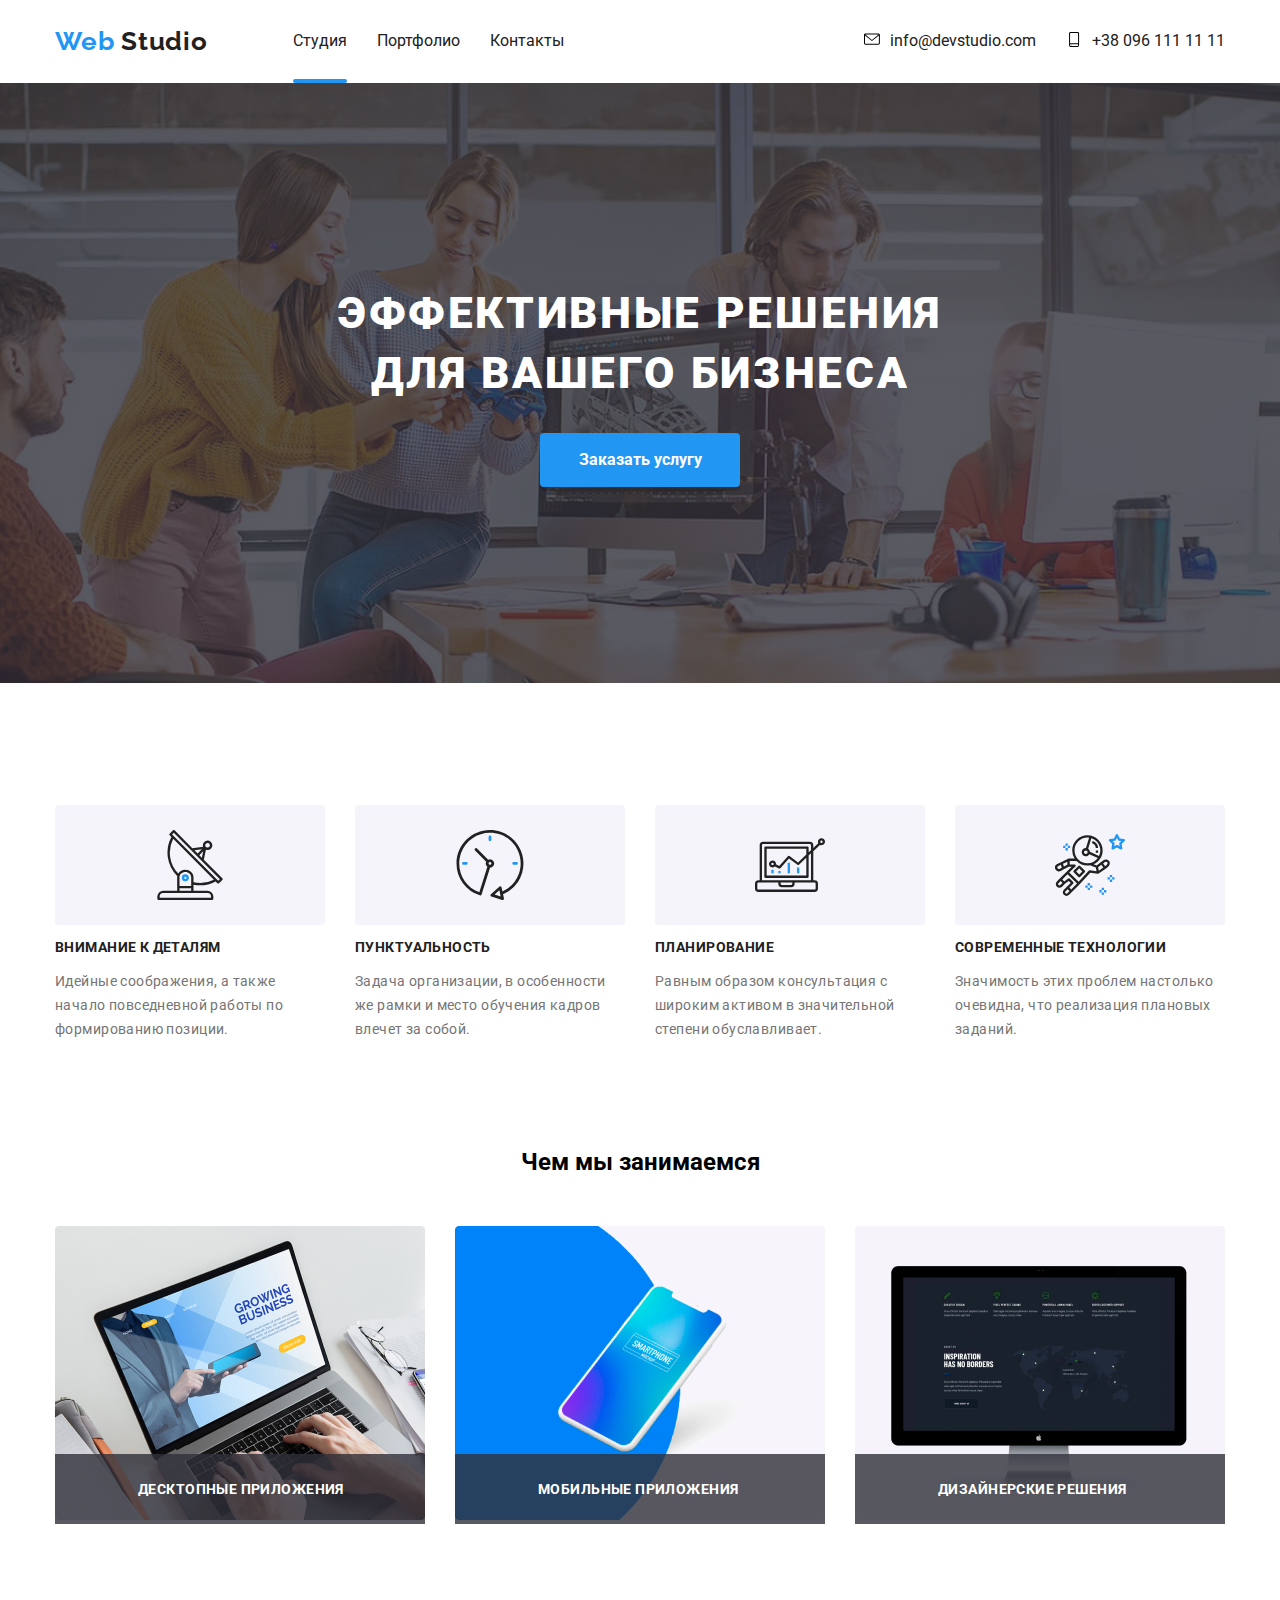
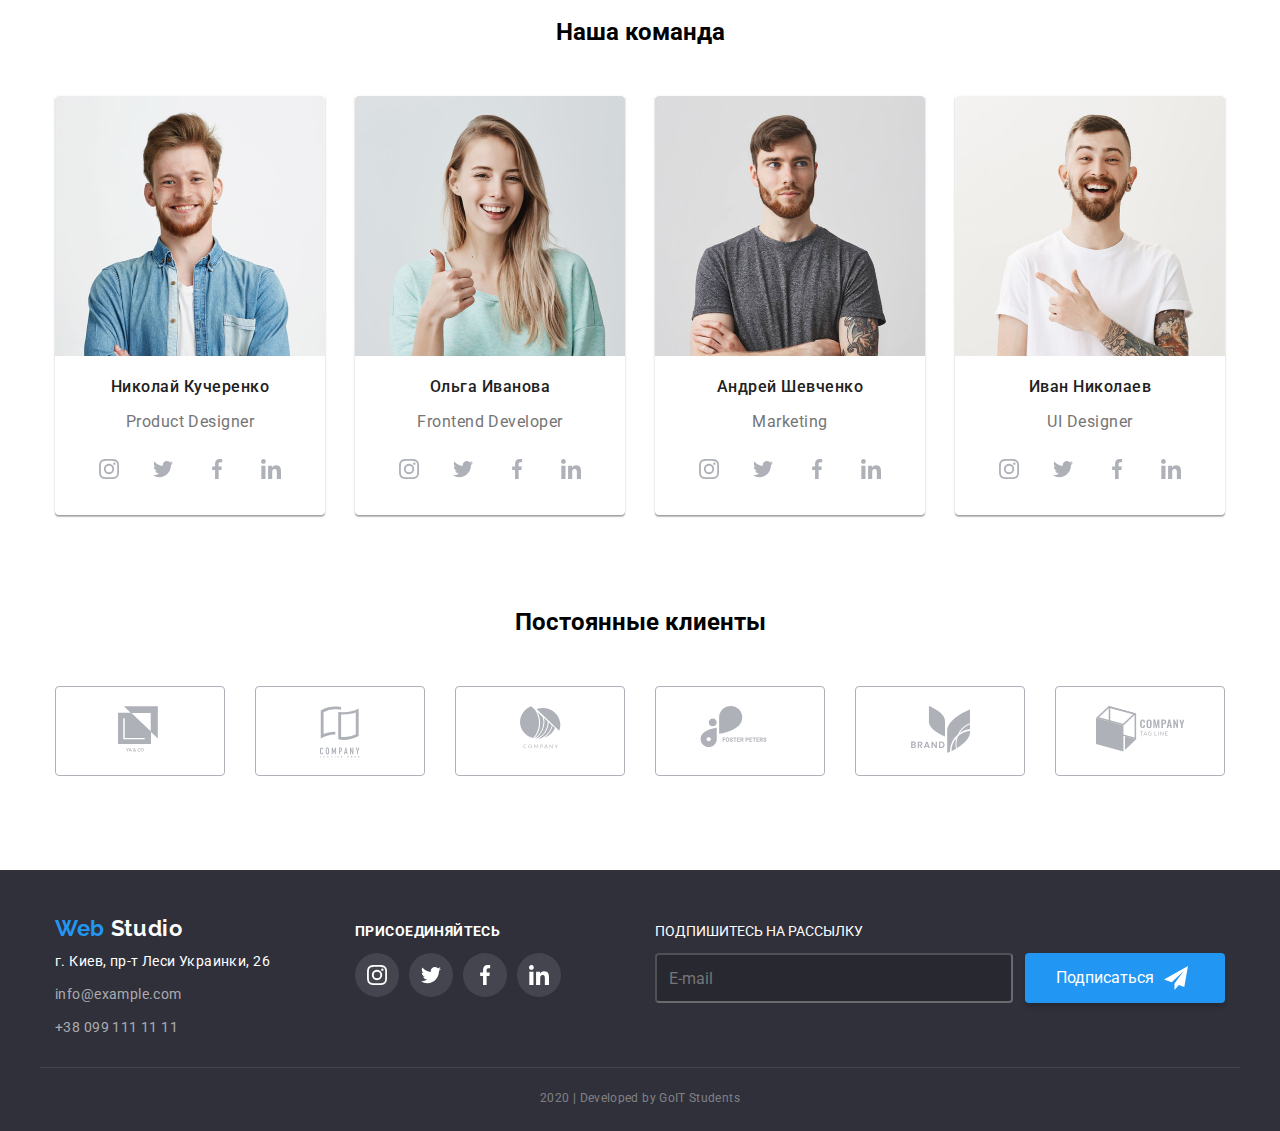
==== index.html @ 6c9eb618 "дабавляет данные в репозиторий" ====
<!DOCTYPE html>
<html lang="en">
<head>
    <meta charset="UTF-8">
    <meta name="viewport" content="width=device-width, initial-scale=1.0">
    <title>web_studio.v.1</title>
    <link rel="stylesheet" href="https://cdnjs.cloudflare.com/ajax/libs/modern-normalize/0.6.0/modern-normalize.min.css">
    <link href="https://fonts.googleapis.com/css2?family=Raleway:wght@700&family=Roboto:wght@400;500;700&display=swap" rel="stylesheet">
    <link rel="stylesheet" href="./css/style.css">
</head>
<body class="page">
<!--шапка страницы-->
    <header class="content">
        <nav class="main-nav">
            <a class="logo" href="index.html">
            <p><span class="logo-color">Web</span> Studio</p>
            </a>

            <ul class="site-nav list">
                <li class="item active"> <a class="link" href="./index.html">Студия</a> </li>
                <li class="item"> <a class="link" href="./portfolio.html">Портфолио</a> </li>
                <li class="item"> <a class="link" href="">Контакты</a> </li>
            </ul>
            
            <address class="address-list">
                
                <ul class="list address-list">
                    <li class="item">
                        <a class="contacts link" href="mailto:info@devstudio.com">
                            <svg class="mail-icon"><use href="./img/symbol-defs2.svg#icon-mail"></use></svg>
                            info@devstudio.com</a>
                    </li>
                    <li class="item">
                        <a class="contacts link" href="tel:+380961111111">
                            <svg class="mail-icon"><use href="./img/symbol-defs2.svg#icon-phone"></use></svg>
                            +38 096 111 11 11</a>
                    </li>
                </ul>
            
            </address>
        
        
        </nav>  
    </header>
    <main>
        
            <!--герой-->
    <div class="hero-bgc">
        <section class="hero content">
            <h1 class="hero-title">Эффективные решения для вашего бизнеса</h1>
            <button class="button-submit" data-modal-open>Заказать услугу</button>
            <!-- <a class="button-link link" href="">Заказать услугу</a> -->
        </section>
    </div>    

            <!--Преимущества-->
            
        <section class="section-margin content">
            <h2 class="killer-margin">Наши преимущества</h2> <!--делаем не видимым в css, обозначает блок информации-->
            <ul class="advantages list">
                <li class="advantages-item"> 
                    <div class="pict_position">
                        <svg class="advantages-icon"><use href="./img/symbol-defs2.svg#icon-antena"></use></svg>
                    </div>
                    <h3 class="section-title">Внимание к деталям</h3> 
                    <p class="section-item">Идейные соображения, а также начало повседневной работы по формированию позиции.</p>   
                </li>

                <li class="advantages-item">
                    <div class="pict_position">
                        <svg class="advantages-icon"><use href="./img/symbol-defs2.svg#icon-clock"></use></svg>
                    </div>
                    <h3 class="section-title">Пунктуальность</h3>
                    <p class="section-item">Задача организации, в особенности же рамки и место обучения кадров влечет за собой.</p> 
                </li>

                <li class="advantages-item">
                    <div class="pict_position">
                        <svg class="advantages-icon"><use href="./img/symbol-defs2.svg#icon-diagram"></use></svg>
                    </div>
                    <h3 class="section-title">Планирование</h3> 
                    <p class="section-item">Равным образом консультация с широким активом в значительной степени обуславливает.</p>
                </li>

                <li class="advantages-item">
                    <div class="pict_position">
                        <svg class="advantages-icon"><use href="./img/symbol-defs2.svg#icon-astronaut"></use></svg>
                    </div>
                    <h3 class="section-title">Современные технологии</h3>
                    <p class="section-item">Значимость этих проблем настолько очевидна, что реализация плановых заданий.</p>  
                </li>
            </ul>
        </section>
         

            <!--Чем занимаемся-->
        <section class="section-margin content">
            <h2 class="h2-title">Чем мы занимаемся </h2>
            <ul class="work list">
                <li class="work-item">
                    <a class="work-img" href=""> <img src="./img/img1.png" alt="laptop">
                    <h3 class="work-title">Десктопные приложения</h3></a>
                </li>
                <li class="work-item"> 
                    <a class="work-img" href=""> <img src="./img/box.png" alt="smartphone"> 
                    <h3 class="work-title">Мобильные приложения</h3></li></a>
                <li class="work-item"> 
                    <a class="work-img" href=""> <img src="./img/img.png" alt="monitor"> 
                    <h3 class="work-title">Дизайнерские решения</h3></li></a>
            </ul>
        </section>
            

            <!--Наша команда-->
        <section class="content section-margin">
            <h2 class="h2-title">Наша команда</h2>
            <ul class="team list">
                <li class="team-item"> 
                    <img src="./img/img(0).png" alt="John Smith">
                    <h3 class="name">Николай Кучеренко</h3>
                    <p class="function">Product Designer</p> 
                    <!-- список пока не стилизуем, чтобы его было видно визуально -->
                        <ul class="social list">  
                            <li class="social-item"><a class="social-link" href="" aria-label="instagram">
                                <svg class="social-icon">
                                <use href="./img/symbol-defs2.svg#icon-instagram"></use>
                                </svg></a>
                            </li>
                            <li class="social-item"><a class="social-link" href="" aria-label="twitter">
                                <svg class="social-icon">
                                <use href="./img/symbol-defs2.svg#icon-twitter"></use>
                                </svg></a>
                            </li>
                            <li class="social-item"><a class="social-link" href="" aria-label="facebook">
                                <svg class="social-icon">
                                <use href="./img/symbol-defs2.svg#icon-facebook"></use>
                                </svg></a>
                            </li>
                            <li class="social-item"><a class="social-link" href="" aria-label="in">
                                <svg class="social-icon">
                                <use href="./img/symbol-defs2.svg#icon-linkedin"></use>
                                </svg></a>
                            </li>
                        </ul>
                        
                </li>
                
                
                <li class="team-item"> 
                    <img src="./img/img(1).png" alt="Marta Stewart">
                    <h3 class="name">Ольга Иванова</h3>
                    <p class="function">Frontend Developer</p> 
                    <!-- список пока не стилизуем, чтобы его было видно визуально -->
                    <ul class="social list">  
                        <li class="social-item"><a class="social-link" href="" aria-label="instagram">
                            <svg class="social-icon">
                            <use href="./img/symbol-defs2.svg#icon-instagram"></use>
                            </svg></a>
                        </li>
                        <li class="social-item"><a class="social-link" href="" aria-label="twitter">
                            <svg class="social-icon">
                            <use href="./img/symbol-defs2.svg#icon-twitter"></use>
                            </svg></a>
                        </li>
                        <li class="social-item"><a class="social-link" href="" aria-label="facebook">
                            <svg class="social-icon">
                            <use href="./img/symbol-defs2.svg#icon-facebook"></use>
                            </svg></a>
                        </li>
                        <li class="social-item"><a class="social-link" href="" aria-label="in">
                            <svg class="social-icon">
                            <use href="./img/symbol-defs2.svg#icon-linkedin"></use>
                            </svg></a>
                        </li>
                    </ul>
                </li>

                <li class="team-item"> 
                    <img src="./img/img(2).png" alt="Robert Jakis">
                    <h3 class="name">Андрей Шевченко</h3>
                    <p class="function">Marketing</p> 
                    <!-- список пока не стилизуем, чтобы его было видно визуально -->
                    <ul class="social list">  
                        <li class="social-item"><a class="social-link" href="" aria-label="instagram">
                            <svg class="social-icon">
                            <use href="./img/symbol-defs2.svg#icon-instagram"></use>
                            </svg></a>
                        </li>
                        <li class="social-item"><a class="social-link" href="" aria-label="twitter">
                            <svg class="social-icon">
                            <use href="./img/symbol-defs2.svg#icon-twitter"></use>
                            </svg></a>
                        </li>
                        <li class="social-item"><a class="social-link" href="" aria-label="facebook">
                            <svg class="social-icon">
                            <use href="./img/symbol-defs2.svg#icon-facebook"></use>
                            </svg></a>
                        </li>
                        <li class="social-item"><a class="social-link" href="" aria-label="in">
                            <svg class="social-icon">
                            <use href="./img/symbol-defs2.svg#icon-linkedin"></use>
                            </svg></a>
                        </li>
                    </ul>
                </li>

                <li class="team-item"> 
                    <img src="./img/img(3).png" alt="Martin Doe">
                    <h3 class="name">Иван Николаев</h3>
                    <p class="function">UI Designer</p> 
                    <!-- список пока не стилизуем, чтобы его было видно визуально -->
                    <ul class="social list">  
                        <li class="social-item"><a class="social-link" href="" aria-label="instagram">
                            <svg class="social-icon">
                            <use href="./img/symbol-defs2.svg#icon-instagram"></use>
                            </svg></a>
                        </li>
                        <li class="social-item"><a class="social-link" href="" aria-label="twitter">
                            <svg class="social-icon">
                            <use href="./img/symbol-defs2.svg#icon-twitter"></use>
                            </svg></a>
                        </li>
                        <li class="social-item"><a class="social-link" href="" aria-label="facebook">
                            <svg class="social-icon">
                            <use href="./img/symbol-defs2.svg#icon-facebook"></use>
                            </svg></a>
                        </li>
                        <li class="social-item"><a class="social-link" href="" aria-label="in">
                            <svg class="social-icon">
                            <use href="./img/symbol-defs2.svg#icon-linkedin"></use>
                            </svg></a>
                        </li>
                    </ul>
                </li>
                
            </ul>
        </section>
            
            <!--Постоянные клиенты-->
        <section class="content section-margin">
            <h2 class="h2-title">Постоянные клиенты</h2>
            <ul class="clients list">
                <li class="clients-item"><a class="clients-link" href=""><svg class="clients-icon1"><use href="./img/symbol-defs2.svg#icon-logo-1"></use></svg></a></li>
                <li class="clients-item"><a class="clients-link" href=""><svg class="clients-icon2"><use href="./img/symbol-defs2.svg#icon-logo-2"></use></svg></a></li>
                <li class="clients-item"><a class="clients-link" href=""><svg class="clients-icon3"><use href="./img/symbol-defs2.svg#icon-logo-3"></use></svg></a></li>
                <li class="clients-item"><a class="clients-link" href=""><svg class="clients-icon4"><use href="./img/symbol-defs2.svg#icon-logo-4"></use></svg></a></li>
                <li class="clients-item"><a class="clients-link" href=""><svg class="clients-icon5"><use href="./img/symbol-defs2.svg#icon-logo-5"></use></svg></a></li>
                <li class="clients-item"><a class="clients-link" href=""><svg class="clients-icon6"><use href="./img/symbol-defs2.svg#icon-logo-6"></use></svg></a></li>
            </ul>
        </section>
            
        
    </main>

        <!--Подвал-->
    <footer class="section-margin footer">
        <div class="content footer-contacts">
            <div class="column-one">
                <a class="footer-logo" href="index.html">
                    <p class="logo-margin"><span class="logo-color">Web</span> Studio</p>
                </a>
                <address class="footer-address tel-mail">
                    <p class="footer-address-item">г. Киев, пр-т Леси Украинки, 26</p>
                    <a class="link tel-mail-link" href="mailto:info@example.com" >info@example.com</a>
                    <a class="link tel-mail-link" href="tel:+380991111111">+38 099 111 11 11</a>
                </address>
            </div>
            <div class="column-two"> 
                <p class="connecting">присоединяйтесь</p>
                <ul class="social list">  
                    <li class="social-item"><a class="social-link" href="" aria-label="instagram">
                        <svg class="social-icon">
                        <use href="./img/symbol-defs2.svg#icon-instagram"></use>
                        </svg></a>
                    </li>
                    <li class="social-item"><a class="social-link" href="" aria-label="twitter">
                        <svg class="social-icon">
                        <use href="./img/symbol-defs2.svg#icon-twitter"></use>
                        </svg></a>
                    </li>
                    <li class="social-item"><a class="social-link" href="" aria-label="facebook">
                        <svg class="social-icon">
                        <use href="./img/symbol-defs2.svg#icon-facebook"></use>
                        </svg></a>
                    </li>
                    <li class="social-item"><a class="social-link" href="" aria-label="in">
                        <svg class="social-icon">
                        <use href="./img/symbol-defs2.svg#icon-linkedin"></use>
                        </svg></a>
                    </li>
                </ul>
            </div> 
            
            
                <form class="form">
                    <div class="form-field">
                        <p class="form-text">Подпишитесь на рассылку</p>
                            <div class="form-position">
                                <input type="email" placeholder="E-mail" class="form-input" name="email" id="email">
                                <button class="form-button" type="submit">Подписаться <svg class="button-icon"><use href="./img/symbol-defs-3.svg#icon-fly"></use></svg> </button>
                            </div>
                    </div>
                </form>

                  
        </div>       
              <div class="content dev_border"><p class="developed">2020 | Developed by GoIT Students </p></div>
      
    </footer>
    <!-- <button data-modal-open>open modal</button> -->
    <div class="backdrop is-hidden"data-modal>
        <div class="modal">
            <div class="modal-title">
                <b>Оставьте свои данные, мы вам перезвоним</b>
            </div>
            <div class="modal-fild">
                <input class="modal-input" placeholder=" " type="text" name="name" id="name">
                <label class="modal-label" for="name">Имя</label>
                <svg class="modal-icon"><use href="./img/symbol-defs-3.svg#icon-name-icon"></use></svg>
            </div> 
            <div class="modal-fild"> 
                <input class="modal-input" placeholder=" " type="tel" name="tel" id="tel">
                <label class="modal-label" for="tel">Телефон</label>
                <span class="tel-icon"></span>
                <svg class="modal-icon"><use href="./img/symbol-defs-3.svg#icon-tel-icon"></use></svg>
            </div>
            <div class="modal-fild">
                <input class="modal-input" placeholder=" " type="email" name="email" id="email">
                <label class="modal-label" for="email">Почта</label>
                <svg class="modal-icon"><use href="./img/symbol-defs-3.svg#icon-email-icon"></use></svg>
            </div>
            <div class="modal-comment">
                <textarea class="modal-textarea" placeholder=" " name="comment" id="comment" rows="10"></textarea>
                <label class="comment-label" for="comment">Комментарий</label>
            </div>
            <div class="checkbox-fild">
                 <input type="checkbox" class="checkbox" required name="agree" id="agree">
                <label class="checkbox-label" for="agree">соглашаюсь с рассылкой и принимаю <a class="agree-link" href="">Условия договора</a></label>
            </div>
          <button class="button-close" data-modal-close></button> 
          <button class="button-submit" type="submit">отправить</button>
        </div>

    </div>
    <script>
        (() => {
        document
          .querySelector('.js-speaker-form')
          .addEventListener('submit', e => {
            e.preventDefault();
            new FormData(e.currentTarget).forEach((value, name) =>
              console.log(${name}: ${value}),
            );
            e.currentTarget.reset();
          });
      })();
    </script>
    <script>
        (() => {
  const refs = {
    openModalBtn: document.querySelector('[data-modal-open]'),
    closeModalBtn: document.querySelector('[data-modal-close]'),
    modal: document.querySelector('[data-modal]'),
  };

  refs.openModalBtn.addEventListener('click', toggleModal);
  refs.closeModalBtn.addEventListener('click', toggleModal);

  function toggleModal() {
    refs.modal.classList.toggle('is-hidden');
  }
})();
    </script>
</body>
</html>
---- css/style.css ----
/* задаем стандартные цвета */
:root {
--primary-text-color: #212121;
--title-text-color: #757575;
--accent-color: #2196F3;
--white-color: #fff;
}
/* задаем цвет страницы базовый */
.page {
    background-color: #fff;
    font-family: 'Roboto', sans-serif;
    box-sizing: border-box;
}
.list {
    list-style: none;
    padding: 0;
    margin: 0;
    
}

.address-list {
    display: flex;
    margin-left: auto;
}



/* стилизуем логотип */
.logo {
    font-family: Raleway;
    font-weight: bold;
    font-size: 26px;
    line-height: 31px;
    letter-spacing: 0.03em;
    text-decoration: none;
    color: var(--primary-text-color);
}
.logo-portfolio {
    font-family: Raleway;
    font-weight: bold;
    font-size: 26px;
    line-height: 31px;
    letter-spacing: 0.03em;
    text-shadow:0px 4px 4px rgba(0, 0, 0, 0.25), 0px 4px 4px rgba(0, 0, 0, 0.25), 0px 4px 4px rgba(0, 0, 0, 0.25), 0px 4px 4px rgba(0, 0, 0, 0.25);
    color: var(--primary-text-color);
}

.logo-color {
    color: var(--accent-color);
}

.border {
    border-bottom: 1px solid #ECECEC;
}

/* стилизуем навигацию и контакты */
.site-nav {
    font-family: 'Roboto', sans-serif;
    display: flex;
    margin-left: 85px;
}
.site-nav .item {
    margin-left: auto;
    position: relative;
        
}

.active ::after {
content: '';
position: absolute;
bottom: 0;
left: 0;
height: 4px;
width: 100%;
background-color: var(--accent-color);
border-radius: 4px;
}

.site-nav .item:not(:last-child) {
    margin-right: 50px;
}
.site-nav .link {
    display: block;
    color: var(--primary-text-color);
    font-family: 'Roboto', sans-serif;
    padding-top: 32px;
    padding-bottom: 32px;
    
}

.list .item:not(:last-child) {
margin-right: 30px;
}

.main-nav {
    display: flex;
    align-items: center;  
}

.link {
    text-decoration: none;
   
}
.site-nav .link {
    transition-property: color;
    transition-duration: 250ms;
    transition-timing-function: cubic-bezier(0.4, 0, 0.2, 1);
}

.site-nav .link:hover, .site-nav .link:focus {
    color: var(--accent-color);
}

.mail-icon {
    width: 16px;
    height: 15px;
    margin-right: 10px;
    transition: fill 250ms cubic-bezier(0.4, 0, 0.2, 1);

}

.contacts {
    display: inline-flex;
    color: var(--primary-text-color);
    font-style: normal;
    transition: color 250ms cubic-bezier(0.4, 0, 0.2, 1);
}
.contacts:hover, .contacts :focus {
    color: var(--accent-color);
    fill: var(--accent-color);
}

.contacts:hover svg, .contacts:focus svg {
    fill: var(--accent-color);
}

.hero {
    width: 600px;
    padding: 200px 0px;
       
}
.hero-bgc {
    max-width: 1600px;
    max-height: 600px;
    margin-left: auto;
    margin-right: auto;
    background-repeat: no-repeat;
    background-position: center;
    background-image: linear-gradient(rgba(47, 48, 58, 0.8), rgba(47, 48, 58, 0.8)
    ), url(../img/hw4/hero.jpg);  
     
}


.hero-title {
    font-family: Roboto;
    font-weight: 900;
    font-size: 44px;
    line-height: 60px;
    text-align: center;
    letter-spacing: 0.06em;
    text-transform: uppercase;
    max-width: 696px;
    margin-left: auto;
    margin-right: auto;
    margin-bottom: 30px;
    margin-top: 0px;
    color: var(--white-color);
    

}
.button-link {
    display: block;
    font-family: Roboto;
    font-weight: bold;
    font-size: 16px;
    line-height: 30px;
    text-align: center;
    margin-left: auto;
    margin-right: auto;
    width: 200px;
    color: var(--white-color);
    background-color:var(--accent-color);
    border-radius: 4px;
    padding: 10px 32px;
}

.advantages {
    display: flex;
}

.advantages-item:not(:last-child) {
    margin-right: 30px;

}

.advantages-icon {
    width: 70px;
    height: 70px;
}

.work {
    display: flex;
}
.work-item:not(:last-child) {
margin-right: 30px;
}

.team {
    display: flex;
}

.team-item:not(:last-child) {
margin-right: 30px;
}

.team-item {
    box-shadow: 0px 2px 1px rgba(0, 0, 0, 0.2), 0px 1px 1px rgba(0, 0, 0, 0.14), 0px 1px 3px rgba(0, 0, 0, 0.12);
border-radius: 0px 0px 4px 4px;
}

.social {
    display: flex;
    justify-content: center;
}

.social-item {
    margin-bottom: 24px;
    width: 44px;
    height: 44px;
    
    
    
}
.social-link:hover, .social-link:focus {
    background-color: var(--accent-color);
    border-radius: 100px;
}

.social-link:hover svg, .social-link:focus svg {
    fill: #fff;
    }

.social-item + .social-item {
    margin-left: 10px;
}

 .social-link {
    display: block;
     width: 44px; 
     height: 44px; 
     padding: 12px;
    margin-bottom: 24px;
    border-radius: 100px;
    transition-property: background-color;
    transition-duration: 250ms;
    transition-timing-function: cubic-bezier(0.4, 0, 0.2, 1);
} 

.social-icon {
    width: 20px;
    height: 20px;
    fill: #AFB1B8;
    transition: fill 250ms cubic-bezier(0.4, 0, 0.2, 1);
     
}



.clients-icon1 {
    width: 44px;
    height: 49px;
    fill: #AFB1B8;
    transition: fill 250ms cubic-bezier(0.4, 0, 0.2, 1);
    }
 
.clients-icon2 {
    width: 40px;
    height: 52px;
    fill: #AFB1B8;
    transition: fill 250ms cubic-bezier(0.4, 0, 0.2, 1);
    }

.clients-icon3 {
    width: 41px;
    height: 43px;
    fill: #AFB1B8;
    transition: fill 250ms cubic-bezier(0.4, 0, 0.2, 1);
    }

.clients-icon4 {
    width: 80px;
    height: 42px;
    fill: #AFB1B8;
    transition: fill 250ms cubic-bezier(0.4, 0, 0.2, 1);
    }

.clients-icon5 {
    width: 59px;
    height: 47px;
    fill: #AFB1B8;
    transition: fill 250ms cubic-bezier(0.4, 0, 0.2, 1);
    }

.clients-icon6 {
    width: 89px;
    height: 46px;
    fill: #AFB1B8;
    transition: fill 250ms cubic-bezier(0.4, 0, 0.2, 1);
    }

    
.clients {
    display: flex;
    justify-content: space-between;
}

.clients-item {
    width: 170px;
    height: 90px;
      
}

.clients-link {
    display: inline-block;
    width: 170px;
    height: 90px;
    border-radius: 4px;
    border: solid #AFB1B8;
    border-width: 1px;
    text-align: center;
    padding: 19px 0px;
    transition: all 250ms cubic-bezier(0.4, 0, 0.2, 1);

}

.clients-link:hover svg, .clients-link:focus svg {
    fill: var(--accent-color);
    
}

.clients-link:hover, .clients-link:focus {
    border-color: var(--accent-color);
}
    
/* Подвал */

.footer .social-icon {
    fill: white;
}
.footer .social-item {
    background-color: rgba(255, 255, 255, 0.1);
    border-radius: 100px;
}
.footer .social-item:hover, .social-item:focus {
    background-color: var(--accent-color);
}

.section-title {
    font-family: Roboto;
    font-weight: bold;
    font-size: 14px;
    line-height: 16px;
    letter-spacing: 0.03em;
    text-transform: uppercase;
    color: var(--primary-text-color);
}
.section-item {
    font-family: Roboto;
    font-weight: normal;
    font-size: 14px;
    line-height: 24px;
    letter-spacing: 0.03em;
    color: var(--title-text-color);
    text-align: left;
    width: 270px;
}
.work-title {
    font-family: Roboto;
    font-weight: bold;
    font-size: 14px;
    line-height: 16px;
    letter-spacing: 0.03em;
    text-transform: uppercase;
    color: var(--white-color);
    position: absolute;
    margin-top: 0;
    margin-bottom: 0;
    bottom: 27px;
    left: 83px;
  
     
}

.work-img {
    position: relative;
}

.work-img::before {
    content: '';
    position: absolute;
    bottom: 0;
    left: 0;
    width: 370px;
    height: 70px;
    background-color: rgba(47, 48, 58, 0.8);
    
}

.work-item {
    position: relative;
}

.section-margin {
    margin-top: 94px;
}

.pict_position {
    width: 270px;
    height: 120px;
    padding: 25px 100px;
    background-color: #F5F4FA;
    border-radius: 4px;
}

.h2-title {     
    text-align: center;
    margin-bottom: 50px;
    margin-top: 0px;
}


.name {
    font-family: Roboto;
    font-weight: 500;
    font-size: 16px;
    line-height: 19px;
    text-align: center;
    letter-spacing: 0.03em;
    color: var(--primary-text-color);
}
.function {
    font-family: Roboto;
    font-weight: normal;
    font-size: 16px;
    line-height: 19px;
    text-align: center;
    letter-spacing: 0.03em;
    color: var(--title-text-color);
}


.footer-logo {
    font-size: 22px;
    line-height: 26px;
    font-family: Raleway;
    font-weight: bold;
    letter-spacing: 0.03em;
    text-decoration: none;
    color:var(--white-color);
    
}


.footer-address {
    font-family: Roboto;
    font-style: normal;
    font-weight: normal;
    font-size: 14px;
    line-height: 24px;
    letter-spacing: 0.03em;
    color: var(--white-color);
    }

.footer-address-item {
    margin-top: 8px;
    margin-bottom: 0;
}

.logo-margin {
    margin-bottom: 0;
    margin-top: 45px;
}

.tel-mail-link {
    margin-top: 9px;
}






.connecting {
    font-family: Roboto;
    font-style: normal;
    font-weight: bold;
    font-size: 14px;
    line-height: 16px;
    letter-spacing: 0.03em;
    text-transform: uppercase;
    color: var(--white-color);
    
}
.developed {
    font-family: Roboto;
    font-style: normal;
    font-weight: normal;
    font-size: 12px;
    line-height: 24px;
    text-align: center;
    letter-spacing: 0.03em;
    color: rgba(255, 255, 255, 0.4);
    margin-top: 0;
    margin-bottom: 0;
    
}

.dev_border {
    border-top: 1px solid rgba(255, 255, 255, 0.1);
    padding-top: 18px;
}



.content {
width: 1200px;
padding-left: 15px;
padding-right: 15px;
margin-right: auto;
margin-left: auto;
}

.footer {
    background-color: #2F303A;
    padding-bottom: 21px;
}

.footer-address .link {
color: rgba(255, 255, 255, 0.6);
}

.column-two {
  margin-right: 94px;  
}

.column-one {
    width: 231px;
    text-align: left;
    margin-right: 69px;
}
.form {
    text-align: right;
    
    
}
.form-text {
    display: flex;
    font-family: Roboto;
    font-style: Bold;
    font-size: 14px;
    line-height: 16px;
    text-align: Left;
    letter-spacing: 3%;
    text-transform: uppercase;
    color: var(--white-color);
    /* border: 1px solid #000000; */
    /* text-shadow: 0px 4px 4px rgba(0, 0, 0, 0.25); */
}

.form-field {
    display: block;

    
  
}
.form-input {
    width: 358px;
    height: 50px;
    margin-right: 12px;
    padding: 18px 12px;
    border-radius: 4px;
    border-color: rgba(255, 255, 255, 0.3);
    background-color: rgba(0, 0, 0, 0.15);
    color: var(--white-color);
}


    


.form-input:focus .form-label {
    transform: translateY(-5px) translateX(-10px);
}


.form button {
    padding: 10px 29px;
    background-color: var(--accent-color);
    border-radius: 4px;
    border-color: transparent;
    color: var(--white-color);
    box-shadow: 0px 4px 4px rgba(0, 0, 0, 0.15);

}

.footer-contacts {
    display: flex;
    justify-content: center;
    align-items: baseline;
    margin-bottom: 28px;
}
.tel-mail {
    display: flex;
    flex-direction: column;
    justify-content: baseline;
}


/* Портфолио */

.killer-margin {
    margin-top: 0;
    margin-bottom: 0;
    color: transparent;
}

.portfolio-nav {
    display: flex;
    justify-content: center;
    
}
/* 
.p-nav-item + .p-nav-item {
    margin-left: 8px;
} */

.projects {
    display: flex;
    flex-wrap: wrap;
}

.card {
    
    width: calc((100% - 60px) / 3);
    margin-right: 30px;
    border: 1px solid #EEEEEE;
    margin-bottom: 30px;
    display: block;
     
}

.card:hover, .card:focus {
    box-shadow: 0px 1px 4px rgba(0, 0, 0, 0.16), 0px 0px 4px rgba(0, 0, 0, 0.06), 0px 0px 4px rgba(0, 0, 0, 0.25);
    border-radius: 0px 6px 4px 4px;
}

.card-link {
    display: block;
    position: relative;
    
}

.card:nth-child(3n) {
    margin-right: 0;
}
.card:nth-last-child(-n + 3) {
    margin-bottom: 0;
}
.card-text {
    position: absolute;
    font-size: 18px;
    line-height: 1.55;
    color: var(--white-color);
    background: rgba(33, 150, 243, 0.9);
    padding-left: 24px;
    padding-right: 24px;
    padding-top: 63px;
    padding-bottom: 63px;
    height: 100%;
    width: 100%;
    margin: 0;
    top: 100%;
    /* left: 0; */
    /* display: block; */
    opacity: 0;
    transition: all 250ms cubic-bezier(0.4, 0, 0.2, 1);
    
}

.projects-modal:hover .card-text {
    transform: translateY(-100%) translateX(0);
    opacity: 1;
}

.card-link img {
    display: block;
}

.projects-modal {
    position: relative;
    overflow: hidden;
}

.projects-title {
    font-family: Roboto;
    font-style: normal;
    font-weight: bold;
    font-size: 18px;
    line-height: 2;
    letter-spacing: 0.06em;
    color: var(--primary-text-color);
    margin-top: 20px;
    text-align: left;
    padding-left: 24px;
    padding-right: 24px;

}
.projects-item {
    font-family: Roboto;
    font-style: normal;
    font-weight: normal;
    font-size: 16px;
    line-height: 1.87;
    letter-spacing: 0.03em;
    color: var(--title-text-color);
    
    padding-left: 24px;
    padding-right: 24px;
}

.dn{
    display: none;
}

/* Modal window  */

.backdrop {
    position: fixed;
    top: 0;
    left: 0;
    width: 100%;
    height: 100%;
    background-color: rgba(33, 33, 33, 0.2);
    transition: all 250ms cubic-bezier(0.4, 0, 0.2, 1);
}

.backdrop.is-hidden {
    opacity: 0;
    pointer-events: none;
    transition: all 250ms cubic-bezier(0.4, 0, 0.2, 1);
}

.modal {
    position: absolute;
    top: 50%;
    left: 50%;
    transform: translate(-50%, -50%);

    min-width: 528px;
    min-height: 581px;
    padding: 40px;
    border-radius: 4px;

    background-color: white;
    box-shadow: 0px 2px rgba(0, 0, 0, 0.2), 0px 1px rgba(0, 0, 0, 0.14), 0px 1px rgba(0, 0, 0, 0.12);

    
}

.agree-link {
    color: var(--accent-color);
    margin-left: 5px;
    
}

.modal-title {
    text-align: center;
    font-size: 20px;
    line-height: 23px;
    letter-spacing: 3%;
    margin-bottom: 30px;

}

.modal textarea {
    resize: none;
    height: 120px;
    width: 448px;
}

.modal-fild {
    position: relative;
    display: flex;
    flex-direction: column;
    margin-bottom: 28px;
}

.modal-input {
padding: 12px 42px;
border-radius: 4px;
border: 1px solid rgba(33, 33, 33, 0.2);
transition: 200ms ease border;
}

.modal-input:focus {
    outline: none;
    border-color: var(--accent-color);
}

.modal-comment {
    position: relative;
    display: flex;
    flex-direction: column;
    margin-bottom: 20px;
    font-family: inherit;
}

.modal-textarea {
    padding: 12px 16px;
    border-radius: 4px;
    border: 1px solid rgba(33, 33, 33, 0.2);
    transition: 200ms ease border;
}

.modal-textarea:focus {
    outline: none;
    border-color: var(--accent-color);
}

.checkbox-fild {
    text-align: center;
    margin-bottom: 30px;
    font-size: 14px;
    line-height: 24px;
    color: #757575;

}

.checkbox-fild, .checkbox-label {
    display: inline-flex;
    align-items: center;
}

.button-submit {
    display: block;
    font-family: Roboto;
    font-weight: bold;
    font-size: 16px;
    line-height: 30px;
    text-align: center;
    margin-left: auto;
    margin-right: auto;
    width: 200px;
    color: var(--white-color);
    background-color:var(--accent-color);
    border-radius: 4px;
    border-color: transparent;
    padding: 10px 32px;
    box-shadow: 0px 4px rgba(0, 0, 0, 0.15);
}

.modal-label {
    position: absolute;
    top: 50%;
    left: 42px;
    transform: translateY(-50%);
    font-size: 14px;
    line-height: 16px;
    color: #757575;
    letter-spacing: 0.01em;
    transition: 200ms ease all;

}

.modal-input:not(:placeholder-shown) + .modal-label,
.modal-input:focus + .modal-label {
    transform: translate(-26px, -40px);
    color: var(--accent-color);
}

.modal-icon {
    position: absolute;

    top: 50%;
    left: 16px;
    transform: translateY(-50%);

    width: 18px;
    height: 18px;
    
}

.modal-input:focus ~ .modal-icon {
    fill: var(--accent-color);
}

.comment-label {
    position: absolute;
    top: 12px;
    left: 16px;
    transform: translateY(-50%);
    font-size: 14px;
    line-height: 16px;
    color: #757575;
    letter-spacing: 0.01em;
    transition: 200ms ease all;
}

.modal-textarea:not(:placeholder-shown) + .comment-label,
.modal-textarea:focus + .comment-label {
    transform: translate(-5px, -33px);
    color: var(--accent-color);
}

.checkbox ~ .checkbox-label:before {
    content: '';
    display: block;
    width: 15px;
    height: 15px;
    border: 2px solid #212121;
    border-radius: 3px;
    margin-right: 8px;
}

.checkbox:checked ~ .checkbox-label:before {
    background-color: var(--accent-color);
    border-color: transparent;
    background-image: url(../img/galka.svg);
    background-size: 15px;
    background-position: center;
    background-repeat: no-repeat;
}

.checkbox {
    -webkit-appearance: none;
    -moz-appearance: none;
    appearance: none;
    position: absolute;
 
}

.button-close {
    position: absolute;
    top: 0;
    right: 0;
    width: 30px;
    height: 30px;
    background-image: url(../img/close.svg);
    background-color: #fff;
    border-radius: 100px;
    border-color: transparent;
    background-repeat: no-repeat;
    background-position: center;
    transform: translate(50%,-50%);
    box-shadow: 0px 2px 1px rgba(0, 0, 0, 0.2), 0px 1px 1px rgba(0, 0, 0, 0.14), 0px 1px 3px rgba(0, 0, 0, 0.12);;
}

.button-icon {
    fill: var(--white-color);
    width: 24px;
    height: 24px;
    margin-left: 10px;
    
}

.form-position {
    display: flex;
    
}

.form-button {
    display: inline-flex;
    align-items: center;
    width: 200px;
    height: 50px;
    
}

.radio {
    display: flex;
    justify-content: center;
}

.radio-button {
    -webkit-appearance: none;
    -moz-appearance: none;
    appearance: none;
    position: absolute;
}

.radio-item {
    font-family: Roboto;
    font-style: normal;
    font-weight: 500;
    font-size: 16px;
    line-height: 26px;
    text-align: center;
    letter-spacing: 0.03em;
    color: var(--primary-text-color);
    background-color: #F5F4FA;
    border-radius: 4px;
    border: transparent;
    padding: 6px 22px;
    height: 38px;
    transition: all 250ms cubic-bezier(0.4, 0, 0.2, 1);
}

.radio-item + .radio-item {
    margin-left: 8px;
}

.radio-item:hover, .radio-item:focus {
    background-color: var(--accent-color);
    color: var(--white-color);
}
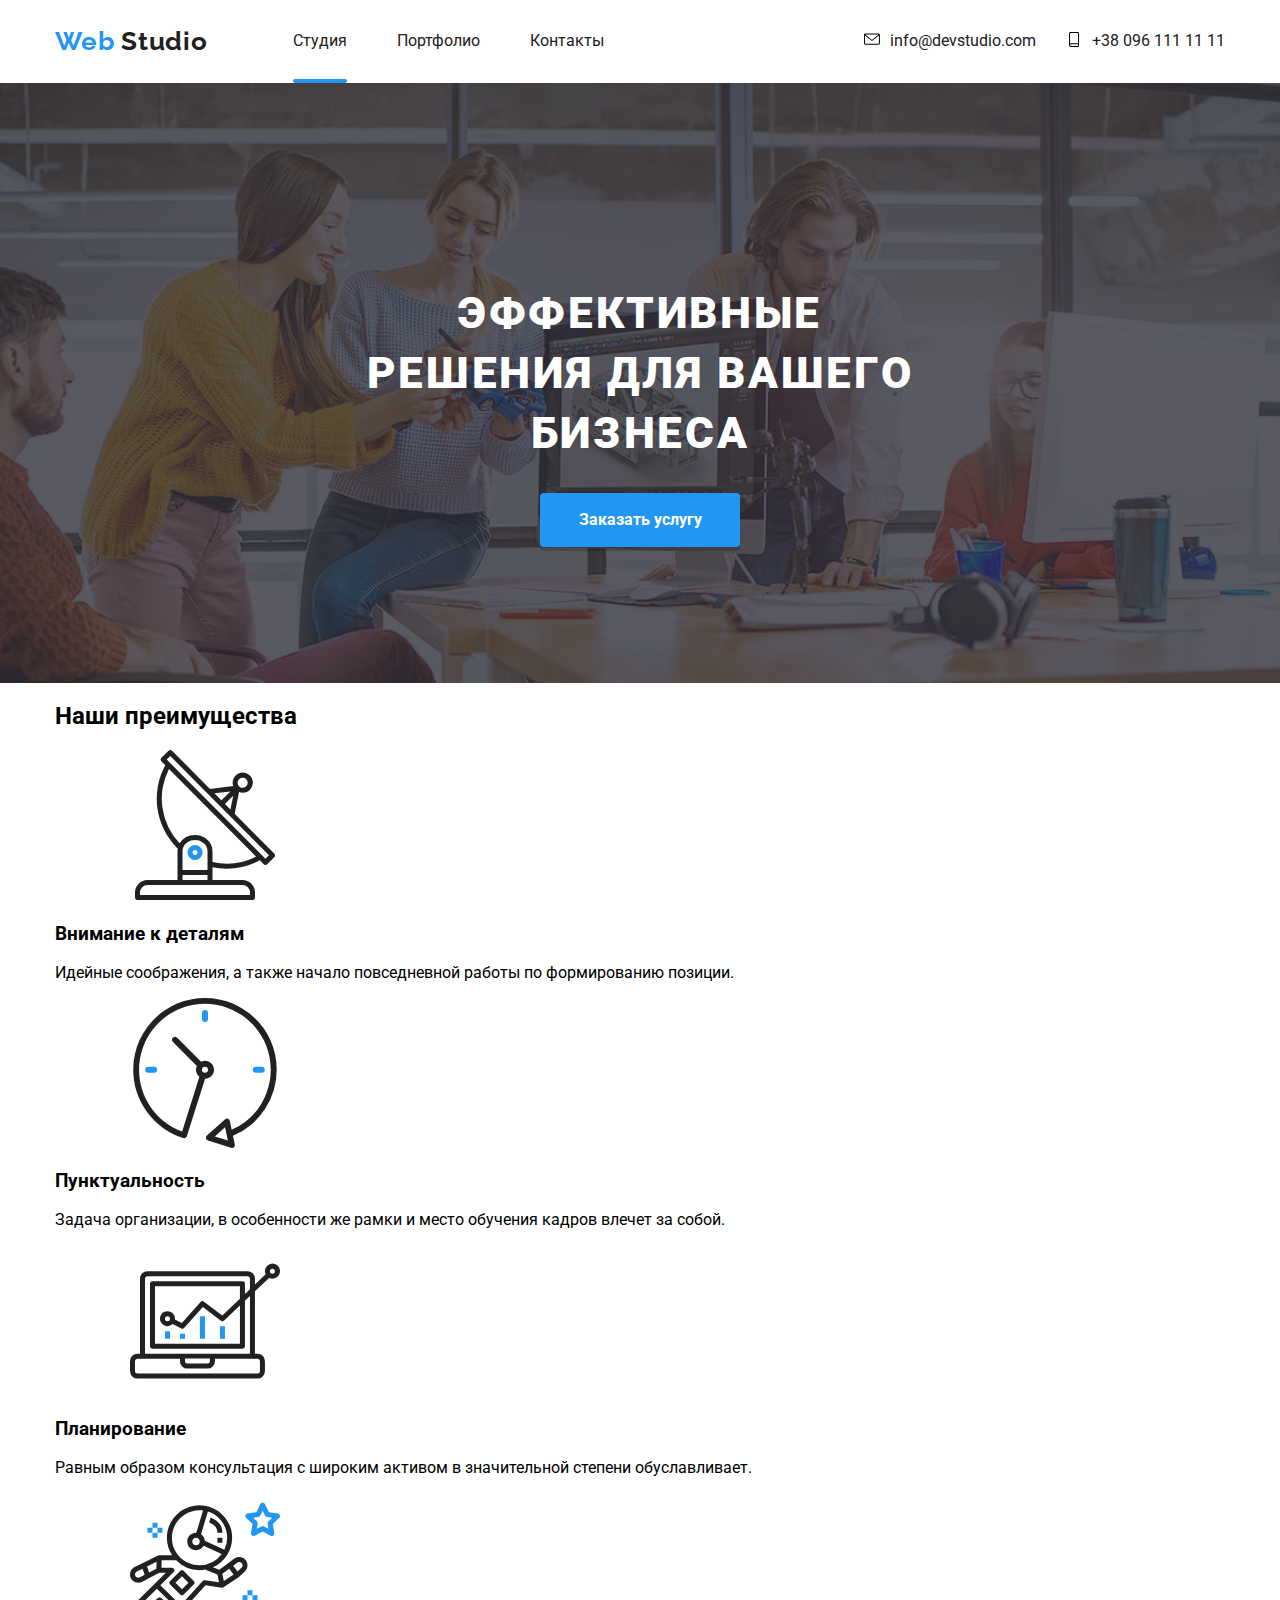
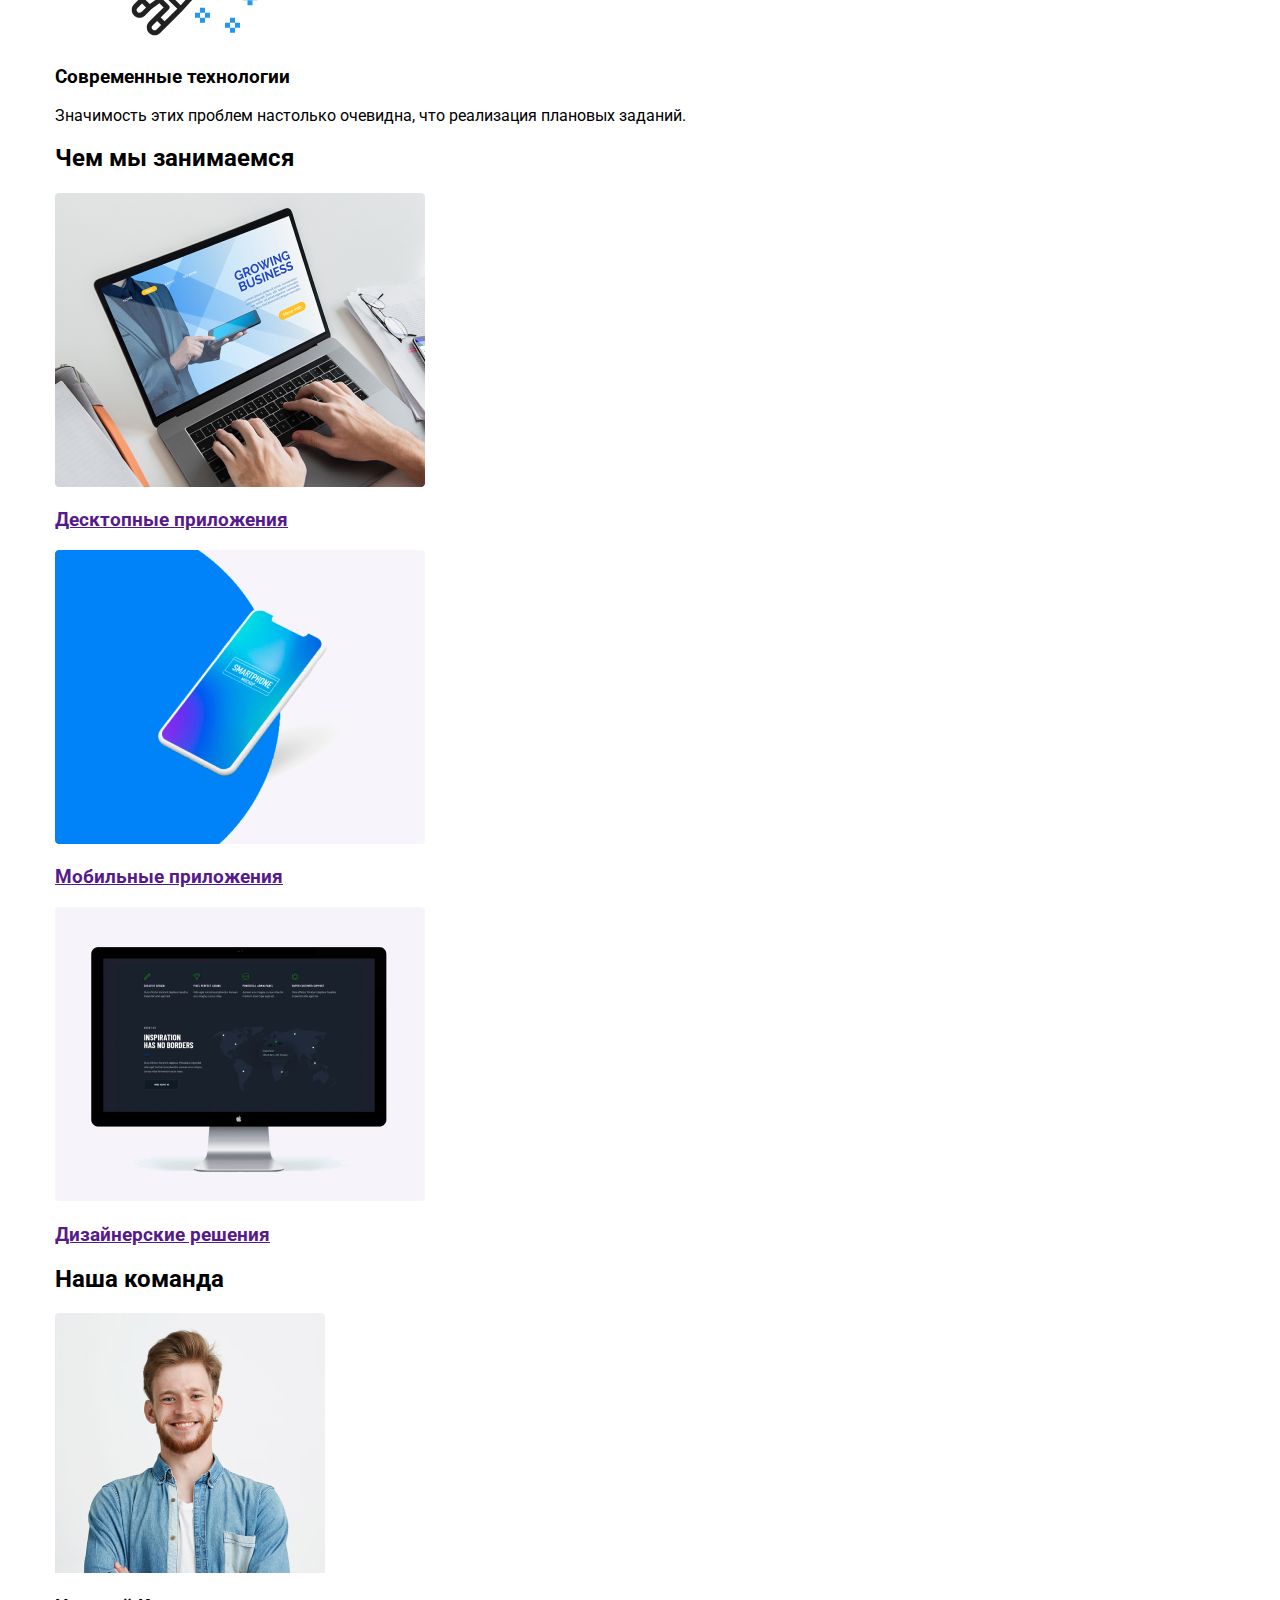
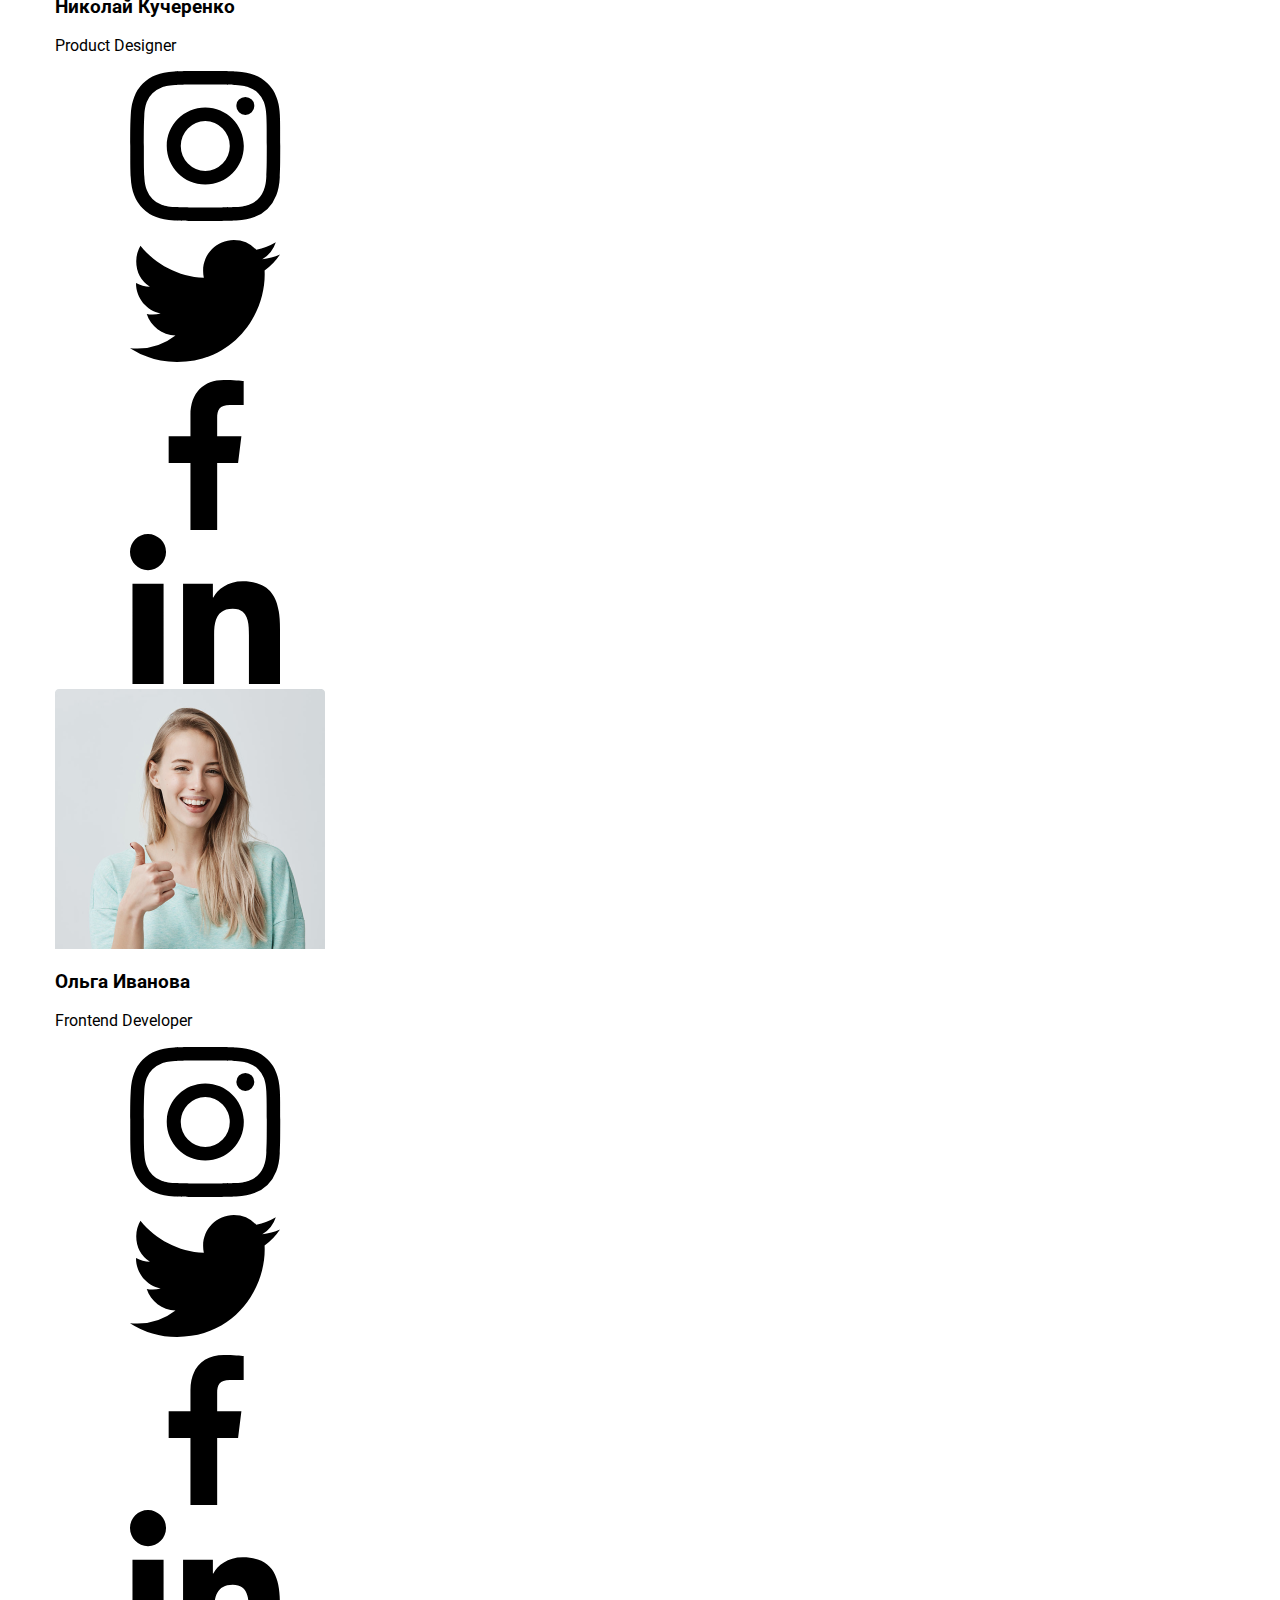
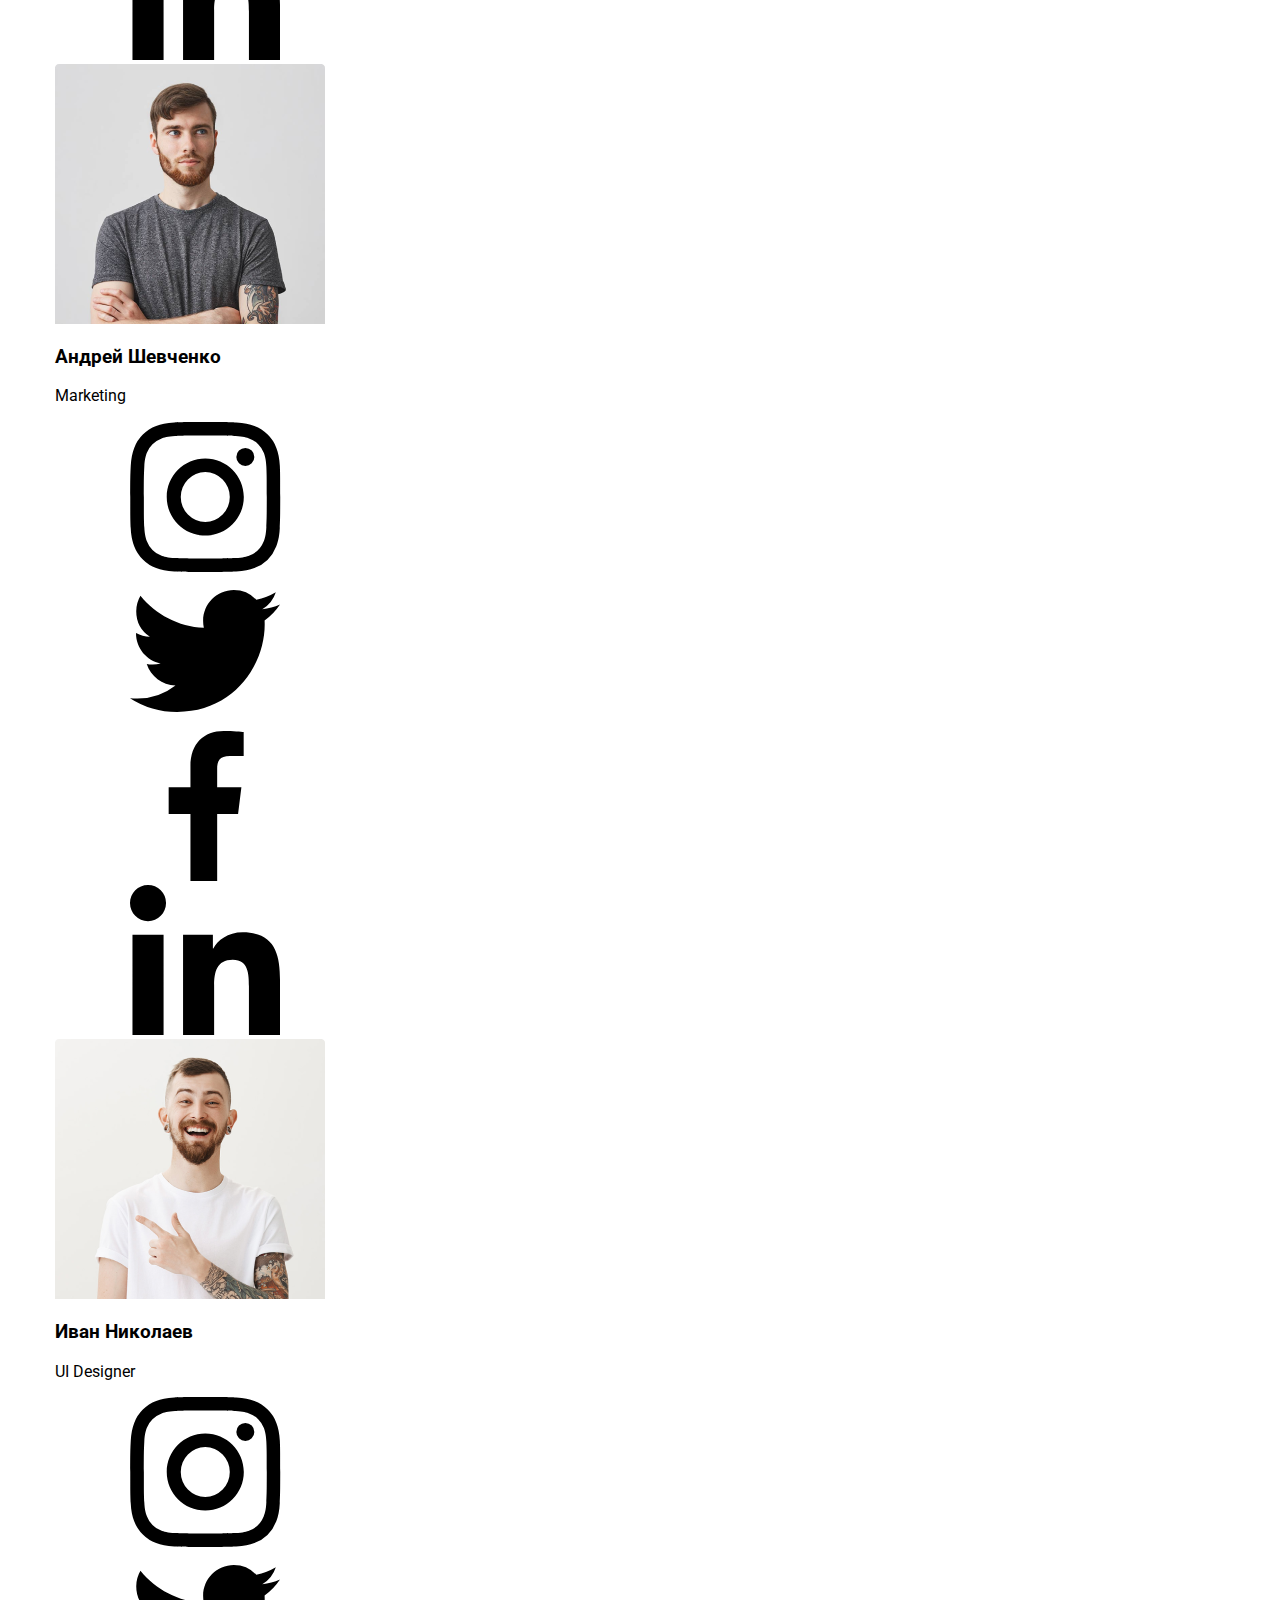
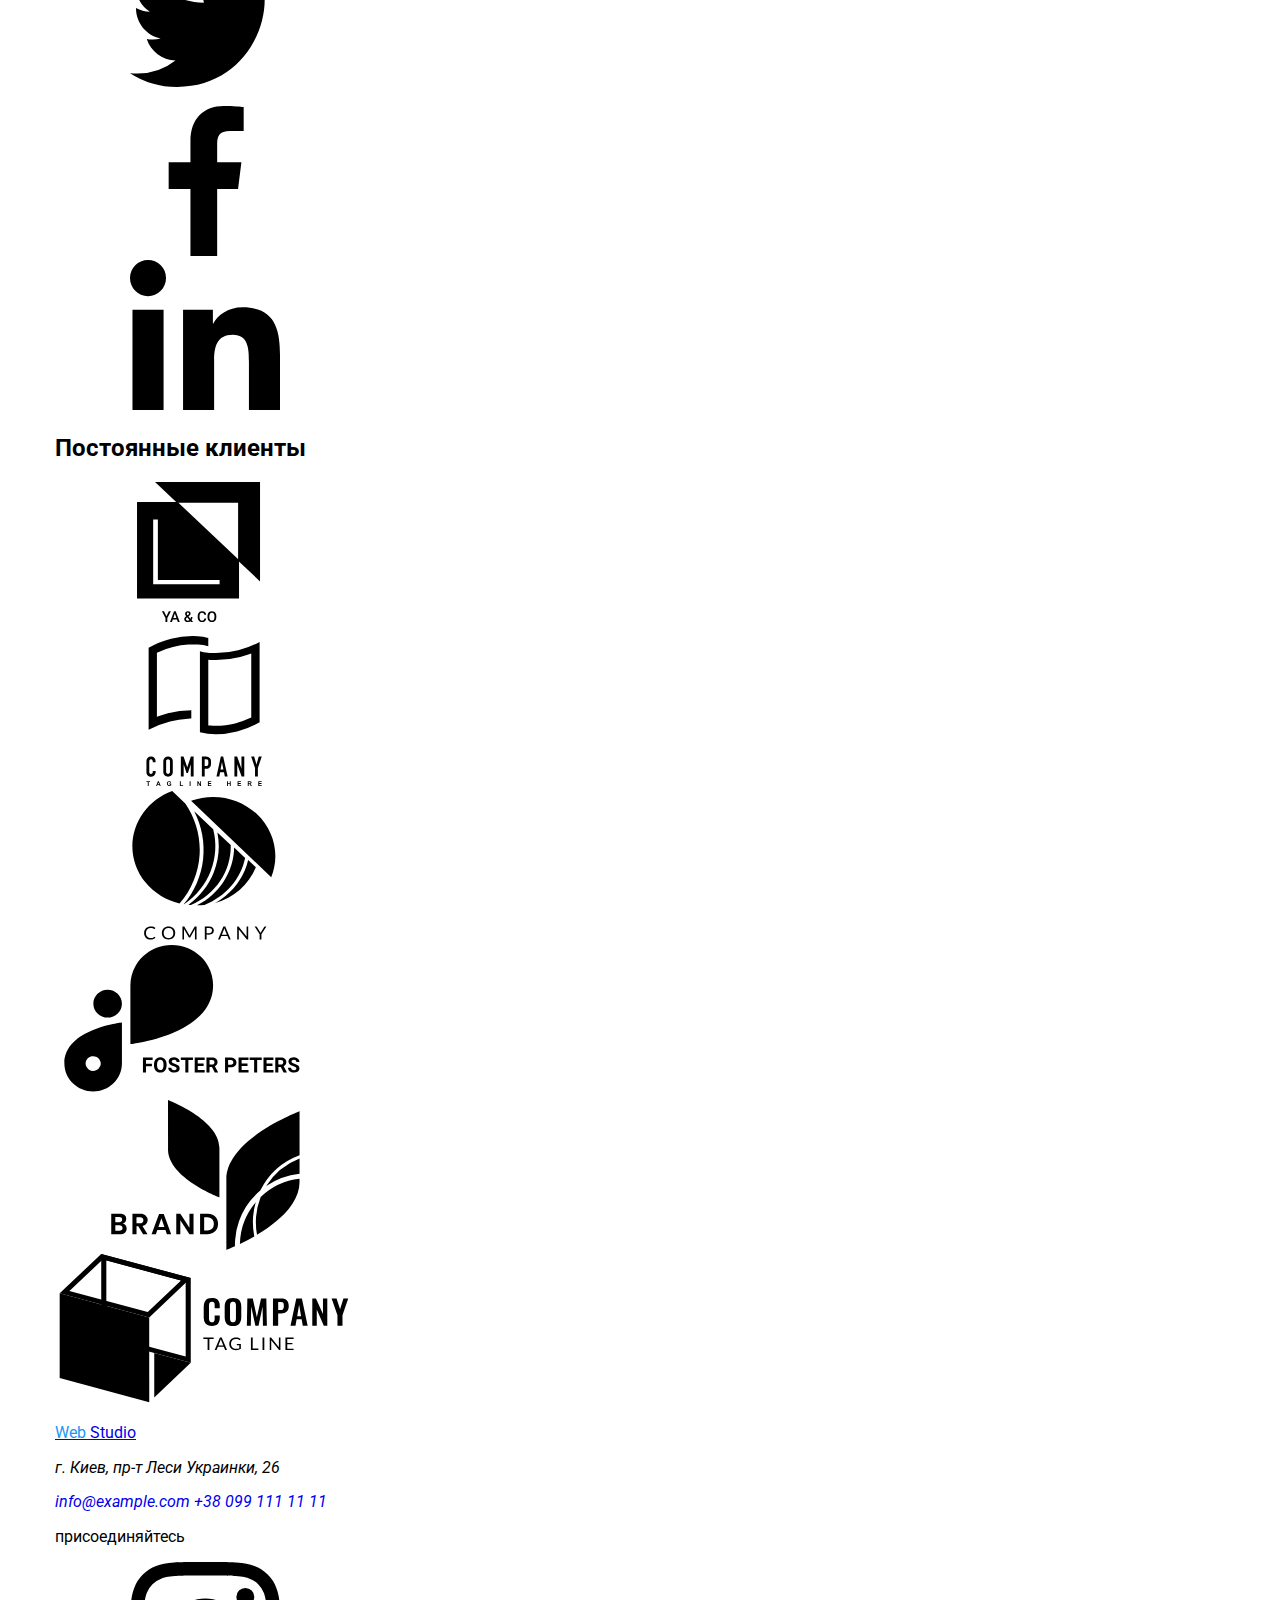
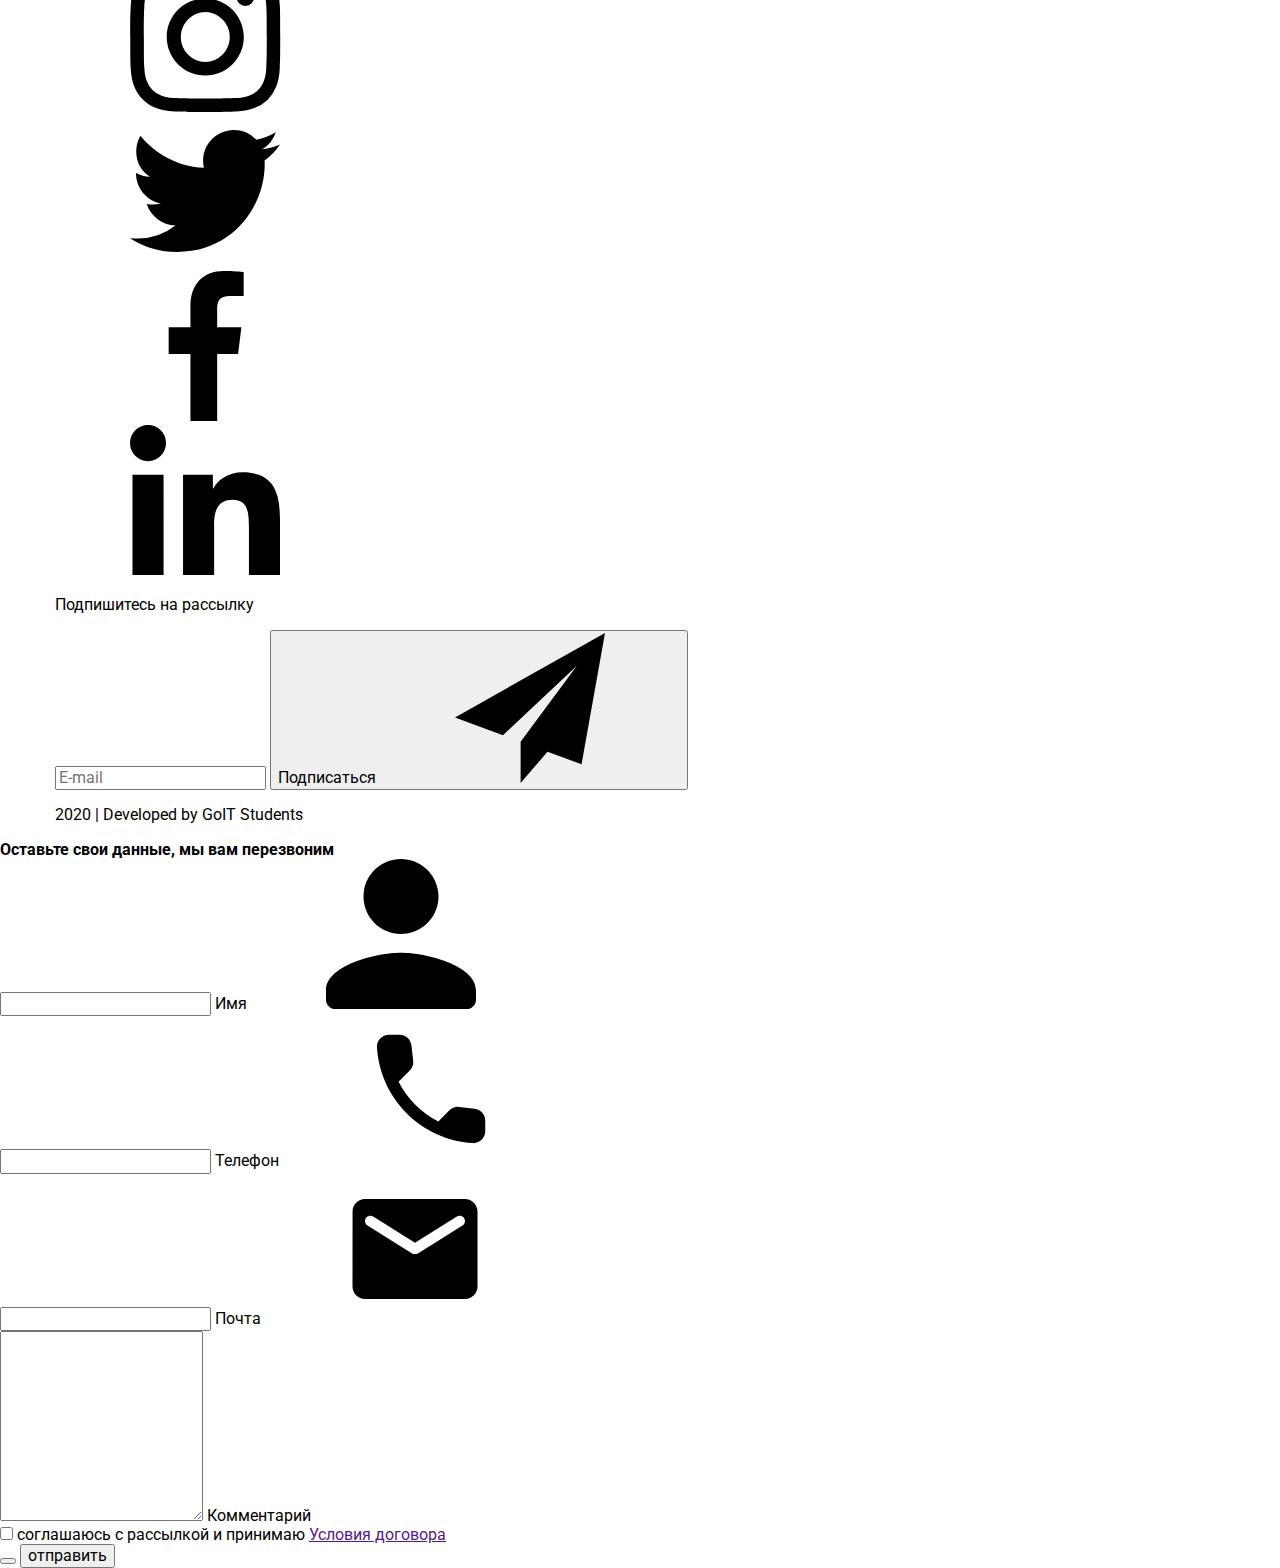
==== commit 7d4009c7: "добавляет стили для Хэдэра, Героя" ====
--- a/index.html
+++ b/index.html
@@ -6,7 +6,7 @@
     <title>web_studio.v.1</title>
     <link rel="stylesheet" href="https://cdnjs.cloudflare.com/ajax/libs/modern-normalize/0.6.0/modern-normalize.min.css">
     <link href="https://fonts.googleapis.com/css2?family=Raleway:wght@700&family=Roboto:wght@400;500;700&display=swap" rel="stylesheet">
-    <link rel="stylesheet" href="./css/style.css">
+    <link rel="stylesheet" href="./css/main.min.css">
 </head>
 <body class="page">
 <!--шапка страницы-->
@@ -342,7 +342,7 @@
         </div>
 
     </div>
-    <script>
+    <!-- <script>
         (() => {
         document
           .querySelector('.js-speaker-form')
@@ -354,7 +354,7 @@
             e.currentTarget.reset();
           });
       })();
-    </script>
+    </script> -->
     <script>
         (() => {
   const refs = {
--- a/css/main.min.css
+++ b/css/main.min.css
@@ -0,0 +1,7 @@
+/*! modern-normalize v0.7.0 | MIT License | https://github.com/sindresorhus/modern-normalize */*,*::before,*::after{-webkit-box-sizing:border-box;box-sizing:border-box}:root{-moz-tab-size:4;-o-tab-size:4;tab-size:4}html{line-height:1.15;-webkit-text-size-adjust:100%}body{margin:0}body{font-family:system-ui,-apple-system,"Segoe UI",Roboto,Helvetica,Arial,sans-serif,"Apple Color Emoji","Segoe UI Emoji"}hr{height:0}abbr[title]{-webkit-text-decoration:underline dotted;text-decoration:underline dotted}b,strong{font-weight:bolder}code,kbd,samp,pre{font-family:ui-monospace,+ SFMono-Regular,+ Consolas,+ 'Liberation Mono',+ Menlo,+ monospace;font-size:1em}small{font-size:80%}sub,sup{font-size:75%;line-height:0;position:relative;vertical-align:baseline}sub{bottom:-0.25em}sup{top:-0.5em}button,input,optgroup,select,textarea{font-family:inherit;font-size:100%;line-height:1.15;margin:0}button,select{text-transform:none}button,[type='button'],[type='reset'],[type='submit']{-webkit-appearance:button}button::-moz-focus-inner,[type='button']::-moz-focus-inner,[type='reset']::-moz-focus-inner,[type='submit']::-moz-focus-inner{border-style:none;padding:0}button:-moz-focusring,[type='button']:-moz-focusring,[type='reset']:-moz-focusring,[type='submit']:-moz-focusring{outline:1px dotted ButtonText}legend{padding:0}progress{vertical-align:baseline}[type='number']::-webkit-inner-spin-button,[type='number']::-webkit-outer-spin-button{height:auto}[type='search']{-webkit-appearance:textfield;outline-offset:-2px}[type='search']::-webkit-search-decoration{-webkit-appearance:none}::-webkit-file-upload-button{-webkit-appearance:button;font:inherit}summary{display:list-item}.page{background-color:#fff;font-family:"Roboto",sans-serif;-webkit-box-sizing:border-box;box-sizing:border-box}.list{list-style:none;padding:0;margin:0}.link{text-decoration:none}.logo{font-family:Raleway;font-weight:bold;font-size:26px;line-height:31px;letter-spacing:0.03em;text-decoration:none;color:#212121}.logo-color{color:#2196F3}.content{width:1200px;padding-left:15px;padding-right:15px;margin-right:auto;margin-left:auto}.main-nav{display:-webkit-box;display:-ms-flexbox;display:flex;-webkit-box-align:center;-ms-flex-align:center;align-items:center}.site-nav{display:-webkit-box;display:-ms-flexbox;display:flex;margin-left:85px;font-family:"Roboto",sans-serif}.site-nav .item{margin-left:auto;position:relative}.site-nav .active::after{content:'';position:absolute;bottom:0;left:0;height:4px;width:100%;background-color:#2196F3;border-radius:4px}.site-nav .item:not(:last-child){margin-right:50px}.site-nav .link{display:block;color:#212121;font-family:"Roboto",sans-serif;padding-top:32px;padding-bottom:32px;-webkit-transition-property:color;transition-property:color;-webkit-transition-duration:250ms;transition-duration:250ms;-webkit-transition-timing-function:cubic-bezier(0.4, 0, 0.2, 1);transition-timing-function:cubic-bezier(0.4, 0, 0.2, 1)}.site-nav .link:hover,.site-nav .link:focus{color:#2196F3}.address-list{display:-webkit-box;display:-ms-flexbox;display:flex;margin-left:auto}.address-list .item:not(:last-child){margin-right:30px}.address-list .contacts{display:-webkit-inline-box;display:-ms-inline-flexbox;display:inline-flex;color:#212121;font-style:normal;-webkit-transition:color 250ms cubic-bezier(0.4, 0, 0.2, 1);transition:color 250ms cubic-bezier(0.4, 0, 0.2, 1)}.address-list .contacts:hover,.address-list .contacts:focus{color:#2196F3;fill:#2196F3}.address-list .contacts:hover svg,.address-list .contacts:focus svg{fill:#2196F3}.address-list .mail-icon{width:16px;height:15px;margin-right:10px;-webkit-transition:fill 250ms cubic-bezier(0.4, 0, 0.2, 1);transition:fill 250ms cubic-bezier(0.4, 0, 0.2, 1)}.hero-bgc{max-width:1600px;max-height:600px;margin-left:auto;margin-right:auto;background-repeat:no-repeat;background-position:center;background-image:-webkit-gradient(linear, left top, left bottom, from(rgba(47,48,58,0.8)), to(rgba(47,48,58,0.8))),url(../img/hw4/hero.jpg);background-image:linear-gradient(rgba(47,48,58,0.8), rgba(47,48,58,0.8)),url(../img/hw4/hero.jpg)}.hero{width:600px;padding:200px 0px}.hero .hero-title{font-family:Roboto;font-weight:900;font-size:44px;line-height:60px;text-align:center;letter-spacing:0.06em;text-transform:uppercase;max-width:696px;margin-left:auto;margin-right:auto;margin-bottom:30px;margin-top:0px;color:#fff}.hero .button-submit{display:block;font-family:Roboto;font-weight:bold;font-size:16px;line-height:30px;text-align:center;margin-left:auto;margin-right:auto;width:200px;color:#fff;background-color:#2196F3;border-radius:4px;border-color:transparent;padding:10px 32px;-webkit-box-shadow:0px 4px rgba(0,0,0,0.15);box-shadow:0px 4px rgba(0,0,0,0.15)}
+/*# sourceMappingURL=main.min.css.map */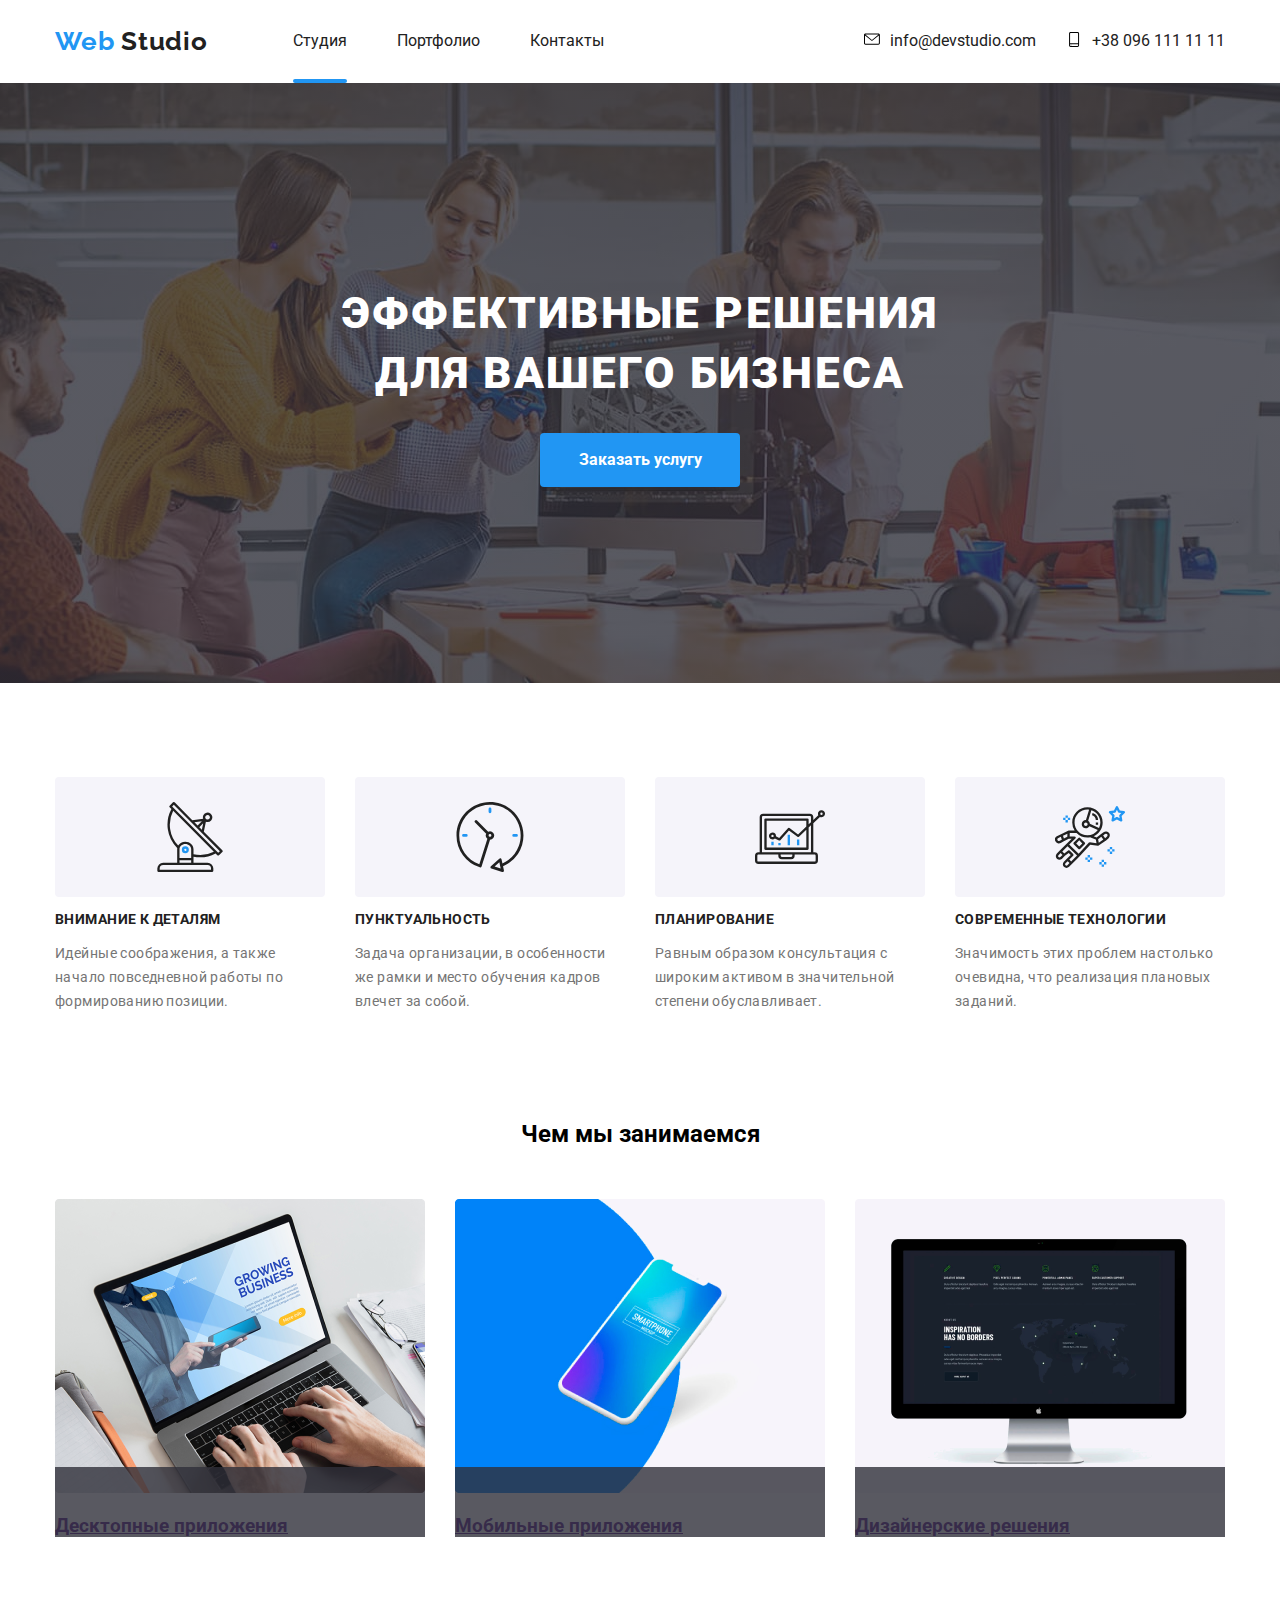
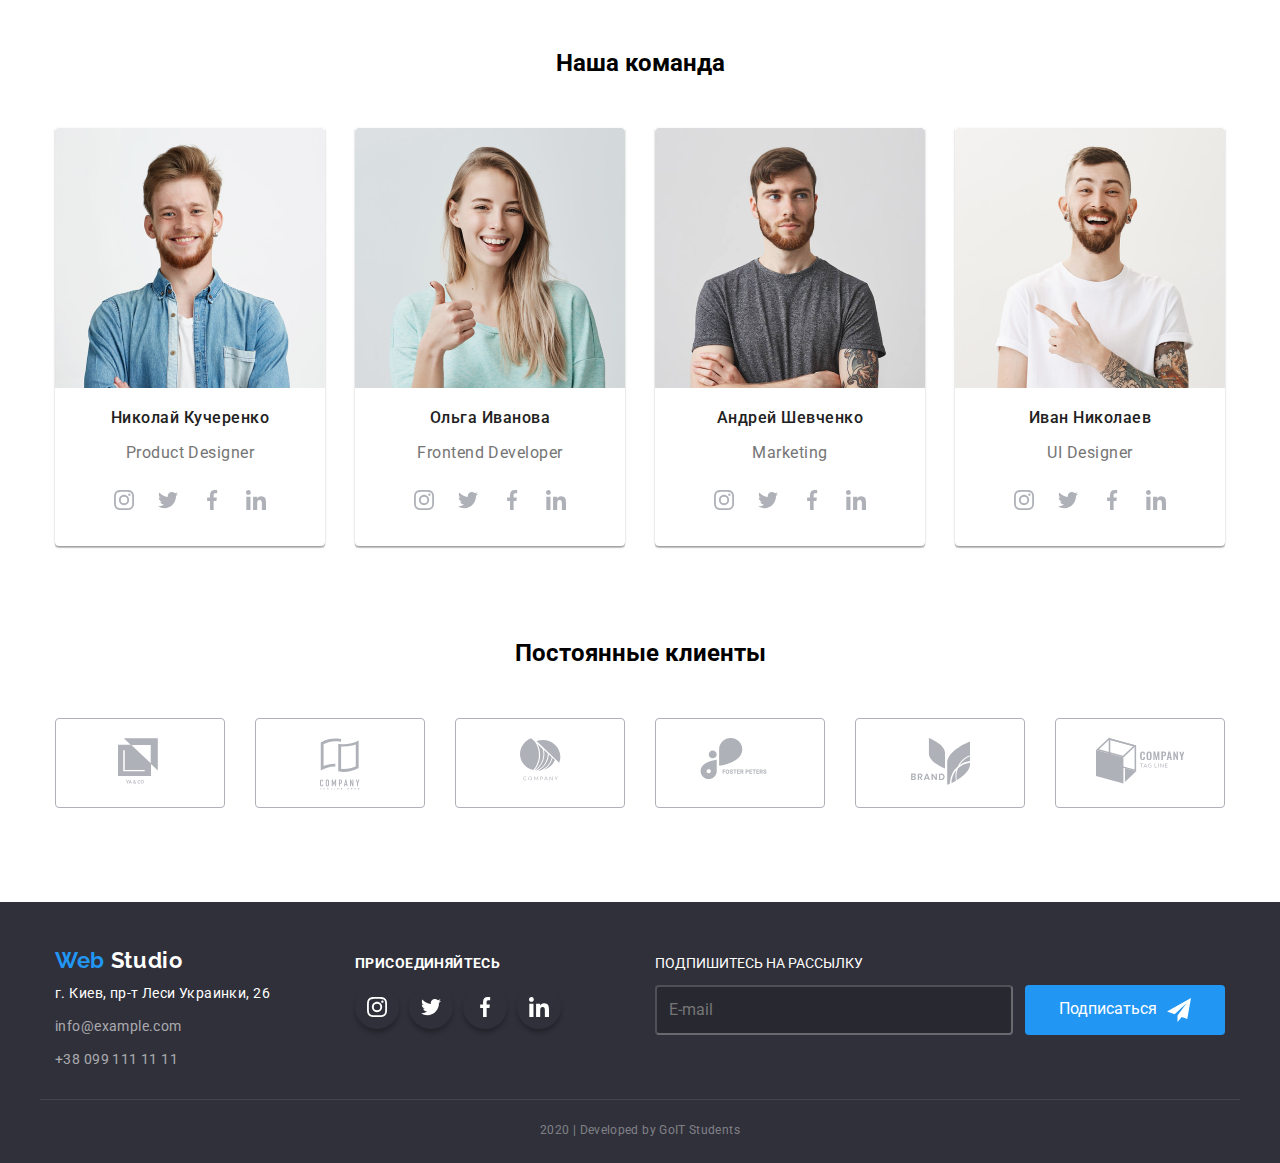
==== commit b3048920: "оформляет модалку" ====
--- a/index.html
+++ b/index.html
@@ -338,7 +338,7 @@
                 <label class="checkbox-label" for="agree">соглашаюсь с рассылкой и принимаю <a class="agree-link" href="">Условия договора</a></label>
             </div>
           <button class="button-close" data-modal-close></button> 
-          <button class="button-submit" type="submit">отправить</button>
+          <button class="button-submit" type="submit">Отправить</button>
         </div>
 
     </div>
--- a/css/main.min.css
+++ b/css/main.min.css
@@ -3,5 +3,5 @@
  Consolas,  'Liberation Mono',  Menlo,- monospace;font-size:1em}small{font-size:80%}sub,sup{font-size:75%;line-height:0;position:relative;vertical-align:baseline}sub{bottom:-0.25em}sup{top:-0.5em}button,input,optgroup,select,textarea{font-family:inherit;font-size:100%;line-height:1.15;margin:0}button,select{text-transform:none}button,[type='button'],[type='reset'],[type='submit']{-webkit-appearance:button}button::-moz-focus-inner,[type='button']::-moz-focus-inner,[type='reset']::-moz-focus-inner,[type='submit']::-moz-focus-inner{border-style:none;padding:0}button:-moz-focusring,[type='button']:-moz-focusring,[type='reset']:-moz-focusring,[type='submit']:-moz-focusring{outline:1px dotted ButtonText}legend{padding:0}progress{vertical-align:baseline}[type='number']::-webkit-inner-spin-button,[type='number']::-webkit-outer-spin-button{height:auto}[type='search']{-webkit-appearance:textfield;outline-offset:-2px}[type='search']::-webkit-search-decoration{-webkit-appearance:none}::-webkit-file-upload-button{-webkit-appearance:button;font:inherit}summary{display:list-item}.page{background-color:#fff;font-family:"Roboto",sans-serif;-webkit-box-sizing:border-box;box-sizing:border-box}.list{list-style:none;padding:0;margin:0}.link{text-decoration:none}.logo{font-family:Raleway;font-weight:bold;font-size:26px;line-height:31px;letter-spacing:0.03em;text-decoration:none;color:#212121}.logo-color{color:#2196F3}.content{width:1200px;padding-left:15px;padding-right:15px;margin-right:auto;margin-left:auto}.main-nav{display:-webkit-box;display:-ms-flexbox;display:flex;-webkit-box-align:center;-ms-flex-align:center;align-items:center}.site-nav{display:-webkit-box;display:-ms-flexbox;display:flex;margin-left:85px;font-family:"Roboto",sans-serif}.site-nav .item{margin-left:auto;position:relative}.site-nav .active::after{content:'';position:absolute;bottom:0;left:0;height:4px;width:100%;background-color:#2196F3;border-radius:4px}.site-nav .item:not(:last-child){margin-right:50px}.site-nav .link{display:block;color:#212121;font-family:"Roboto",sans-serif;padding-top:32px;padding-bottom:32px;-webkit-transition-property:color;transition-property:color;-webkit-transition-duration:250ms;transition-duration:250ms;-webkit-transition-timing-function:cubic-bezier(0.4, 0, 0.2, 1);transition-timing-function:cubic-bezier(0.4, 0, 0.2, 1)}.site-nav .link:hover,.site-nav .link:focus{color:#2196F3}.address-list{display:-webkit-box;display:-ms-flexbox;display:flex;margin-left:auto}.address-list .item:not(:last-child){margin-right:30px}.address-list .contacts{display:-webkit-inline-box;display:-ms-inline-flexbox;display:inline-flex;color:#212121;font-style:normal;-webkit-transition:color 250ms cubic-bezier(0.4, 0, 0.2, 1);transition:color 250ms cubic-bezier(0.4, 0, 0.2, 1)}.address-list .contacts:hover,.address-list .contacts:focus{color:#2196F3;fill:#2196F3}.address-list .contacts:hover svg,.address-list .contacts:focus svg{fill:#2196F3}.address-list .mail-icon{width:16px;height:15px;margin-right:10px;-webkit-transition:fill 250ms cubic-bezier(0.4, 0, 0.2, 1);transition:fill 250ms cubic-bezier(0.4, 0, 0.2, 1)}.hero-bgc{max-width:1600px;max-height:600px;margin-left:auto;margin-right:auto;background-repeat:no-repeat;background-position:center;background-image:-webkit-gradient(linear, left top, left bottom, from(rgba(47,48,58,0.8)), to(rgba(47,48,58,0.8))),url(../img/hw4/hero.jpg);background-image:linear-gradient(rgba(47,48,58,0.8), rgba(47,48,58,0.8)),url(../img/hw4/hero.jpg)}.hero{width:600px;padding:200px 0px}.hero .hero-title{font-family:Roboto;font-weight:900;font-size:44px;line-height:60px;text-align:center;letter-spacing:0.06em;text-transform:uppercase;max-width:696px;margin-left:auto;margin-right:auto;margin-bottom:30px;margin-top:0px;color:#fff}.hero .button-submit{display:block;font-family:Roboto;font-weight:bold;font-size:16px;line-height:30px;text-align:center;margin-left:auto;margin-right:auto;width:200px;color:#fff;background-color:#2196F3;border-radius:4px;border-color:transparent;padding:10px 32px;-webkit-box-shadow:0px 4px rgba(0,0,0,0.15);box-shadow:0px 4px rgba(0,0,0,0.15)}
+ monospace;font-size:1em}small{font-size:80%}sub,sup{font-size:75%;line-height:0;position:relative;vertical-align:baseline}sub{bottom:-0.25em}sup{top:-0.5em}button,input,optgroup,select,textarea{font-family:inherit;font-size:100%;line-height:1.15;margin:0}button,select{text-transform:none}button,[type='button'],[type='reset'],[type='submit']{-webkit-appearance:button}button::-moz-focus-inner,[type='button']::-moz-focus-inner,[type='reset']::-moz-focus-inner,[type='submit']::-moz-focus-inner{border-style:none;padding:0}button:-moz-focusring,[type='button']:-moz-focusring,[type='reset']:-moz-focusring,[type='submit']:-moz-focusring{outline:1px dotted ButtonText}legend{padding:0}progress{vertical-align:baseline}[type='number']::-webkit-inner-spin-button,[type='number']::-webkit-outer-spin-button{height:auto}[type='search']{-webkit-appearance:textfield;outline-offset:-2px}[type='search']::-webkit-search-decoration{-webkit-appearance:none}::-webkit-file-upload-button{-webkit-appearance:button;font:inherit}summary{display:list-item}.page{background-color:#fff;font-family:"Roboto",sans-serif;-webkit-box-sizing:border-box;box-sizing:border-box}.list{list-style:none;padding:0;margin:0}.link{text-decoration:none}.logo{font-family:Raleway;font-weight:bold;font-size:26px;line-height:31px;letter-spacing:0.03em;text-decoration:none;color:#212121}.logo-color{color:#2196F3}.content{width:1200px;padding-left:15px;padding-right:15px;margin-right:auto;margin-left:auto}.main-nav{display:-webkit-box;display:-ms-flexbox;display:flex;-webkit-box-align:center;-ms-flex-align:center;align-items:center}.site-nav{display:-webkit-box;display:-ms-flexbox;display:flex;margin-left:85px;font-family:"Roboto",sans-serif}.site-nav .item{margin-left:auto;position:relative}.site-nav .active::after{content:'';position:absolute;bottom:0;left:0;height:4px;width:100%;background-color:#2196F3;border-radius:4px}.site-nav .item:not(:last-child){margin-right:50px}.site-nav .link{display:block;color:#212121;font-family:"Roboto",sans-serif;padding-top:32px;padding-bottom:32px;-webkit-transition-property:color;transition-property:color;-webkit-transition-duration:250ms;transition-duration:250ms;-webkit-transition-timing-function:cubic-bezier(0.4, 0, 0.2, 1);transition-timing-function:cubic-bezier(0.4, 0, 0.2, 1)}.site-nav .link:hover,.site-nav .link:focus{color:#2196F3}.address-list{display:-webkit-box;display:-ms-flexbox;display:flex;margin-left:auto}.address-list .item:not(:last-child){margin-right:30px}.address-list .contacts{display:-webkit-inline-box;display:-ms-inline-flexbox;display:inline-flex;color:#212121;font-style:normal;-webkit-transition:color 250ms cubic-bezier(0.4, 0, 0.2, 1);transition:color 250ms cubic-bezier(0.4, 0, 0.2, 1)}.address-list .contacts:hover,.address-list .contacts:focus{color:#2196F3;fill:#2196F3}.address-list .contacts:hover svg,.address-list .contacts:focus svg{fill:#2196F3}.address-list .mail-icon{width:16px;height:15px;margin-right:10px;-webkit-transition:fill 250ms cubic-bezier(0.4, 0, 0.2, 1);transition:fill 250ms cubic-bezier(0.4, 0, 0.2, 1)}.hero-bgc{max-width:1600px;max-height:600px;margin-left:auto;margin-right:auto;background-repeat:no-repeat;background-position:center;background-image:-webkit-gradient(linear, left top, left bottom, from(rgba(47,48,58,0.8)), to(rgba(47,48,58,0.8))),url(../img/hw4/hero.jpg);background-image:linear-gradient(rgba(47,48,58,0.8), rgba(47,48,58,0.8)),url(../img/hw4/hero.jpg)}.hero-bgc .hero{width:600px;padding:200px 0px}.hero-bgc .hero .hero-title{font-family:Roboto;font-weight:900;font-size:44px;line-height:60px;text-align:center;letter-spacing:0.05em;text-transform:uppercase;max-width:696px;margin-left:auto;margin-right:auto;margin-bottom:30px;margin-top:0px;color:#fff}.hero-bgc .hero .button-submit{display:block;font-family:Roboto;font-weight:bold;font-size:16px;line-height:30px;text-align:center;margin-left:auto;margin-right:auto;width:200px;color:#fff;background-color:#2196F3;border-radius:4px;border-color:transparent;padding:10px 32px;-webkit-box-shadow:0px 4px rgba(0,0,0,0.15);box-shadow:0px 4px rgba(0,0,0,0.15)}.killer-margin{display:none}.advantages{display:-webkit-box;display:-ms-flexbox;display:flex}.advantages .advantages-item:not(:last-child){margin-right:30px}.advantages .pict_position{width:270px;height:120px;padding:25px 100px;background-color:#F5F4FA;border-radius:4px}.advantages .pict_position .advantages-icon{width:70px;height:70px}.advantages .section-title{font-family:Roboto;font-weight:bold;font-size:14px;line-height:16px;letter-spacing:0.03em;text-transform:uppercase;color:#212121}.advantages .section-item{font-family:Roboto;font-weight:normal;font-size:14px;line-height:24px;letter-spacing:0.03em;color:#757575;text-align:left;width:270px}.section-margin{margin-top:94px}.work{display:-webkit-box;display:-ms-flexbox;display:flex}.work .work-item{position:relative}.work .work-item:not(:last-child){margin-right:30px}.work .work-img{position:relative}.work .work-img::before{content:'';position:absolute;bottom:0;left:0;width:370px;height:70px;background-color:rgba(47,48,58,0.8)}.h2-title{text-align:center;margin-bottom:50px;margin-top:0px}.team{display:-webkit-box;display:-ms-flexbox;display:flex}.team .team-item{-webkit-box-shadow:0px 2px 1px rgba(0,0,0,0.2),0px 1px 1px rgba(0,0,0,0.14),0px 1px 3px rgba(0,0,0,0.12);box-shadow:0px 2px 1px rgba(0,0,0,0.2),0px 1px 1px rgba(0,0,0,0.14),0px 1px 3px rgba(0,0,0,0.12);border-radius:0px 0px 4px 4px}.team .team-item:not(:last-child){margin-right:30px}.team .name{font-family:"Roboto",sans-serif;font-weight:500;font-size:16px;line-height:19px;text-align:center;letter-spacing:0.03em;color:#212121}.team .function{font-family:"Roboto",sans-serif;font-weight:normal;font-size:16px;line-height:19px;text-align:center;letter-spacing:0.03em;color:#757575}.team .social{display:-webkit-box;display:-ms-flexbox;display:flex;-webkit-box-pack:center;-ms-flex-pack:center;justify-content:center}.team .social-item{margin-bottom:24px;width:44px;height:44px}.team .social-item+.team .social-item{margin-left:10px}.team .social-link{display:block;width:44px;height:44px;padding:12px;margin-bottom:24px;border-radius:100px;-webkit-transition-property:background-color;transition-property:background-color;-webkit-transition-duration:250ms;transition-duration:250ms;-webkit-transition-timing-function:cubic-bezier(0.4, 0, 0.2, 1);transition-timing-function:cubic-bezier(0.4, 0, 0.2, 1)}.team .social-link:hover,.team .social-link:focus{background-color:#2196F3;border-radius:100px}.team .social-link:hover svg,.team .social-link:focus svg{fill:#fff}.team .social-icon{width:20px;height:20px;fill:#AFB1B8;-webkit-transition:fill 250ms cubic-bezier(0.4, 0, 0.2, 1);transition:fill 250ms cubic-bezier(0.4, 0, 0.2, 1)}.clients{display:-webkit-box;display:-ms-flexbox;display:flex;-webkit-box-pack:justify;-ms-flex-pack:justify;justify-content:space-between}.clients-item{width:170px;height:90px}.clients-link{display:inline-block;width:170px;height:90px;border-radius:4px;border:solid #AFB1B8;border-width:1px;text-align:center;padding:19px 0px;-webkit-transition:all 250ms cubic-bezier(0.4, 0, 0.2, 1);transition:all 250ms cubic-bezier(0.4, 0, 0.2, 1)}.clients-link:hover svg,.clients-link:focus svg{fill:#2196F3}.clients-link:hover,.clients-link:focus{border-color:#2196F3}.clients-icon1{width:44px;height:49px;fill:#AFB1B8;-webkit-transition:fill 250ms cubic-bezier(0.4, 0, 0.2, 1);transition:fill 250ms cubic-bezier(0.4, 0, 0.2, 1)}.clients-icon2{width:40px;height:52px;fill:#AFB1B8;-webkit-transition:fill 250ms cubic-bezier(0.4, 0, 0.2, 1);transition:fill 250ms cubic-bezier(0.4, 0, 0.2, 1)}.clients-icon3{width:41px;height:43px;fill:#AFB1B8;-webkit-transition:fill 250ms cubic-bezier(0.4, 0, 0.2, 1);transition:fill 250ms cubic-bezier(0.4, 0, 0.2, 1)}.clients-icon4{width:80px;height:42px;fill:#AFB1B8;-webkit-transition:fill 250ms cubic-bezier(0.4, 0, 0.2, 1);transition:fill 250ms cubic-bezier(0.4, 0, 0.2, 1)}.clients-icon5{width:59px;height:47px;fill:#AFB1B8;-webkit-transition:fill 250ms cubic-bezier(0.4, 0, 0.2, 1);transition:fill 250ms cubic-bezier(0.4, 0, 0.2, 1)}.clients-icon6{width:89px;height:46px;fill:#AFB1B8;-webkit-transition:fill 250ms cubic-bezier(0.4, 0, 0.2, 1);transition:fill 250ms cubic-bezier(0.4, 0, 0.2, 1)}.footer{background-color:#2F303A;padding-bottom:21px}.footer-contacts{display:-webkit-box;display:-ms-flexbox;display:flex;-webkit-box-pack:center;-ms-flex-pack:center;justify-content:center;-webkit-box-align:baseline;-ms-flex-align:baseline;align-items:baseline;margin-bottom:28px}.column-one{width:231px;text-align:left;margin-right:69px}.column-one .footer-logo{font-size:22px;line-height:26px;font-family:Raleway;font-weight:bold;letter-spacing:0.03em;text-decoration:none;color:#fff}.column-one .logo-margin{margin-bottom:0;margin-top:45px}.column-one .logo-color{color:.column-one .logo-color accent-color}.footer-address{font-family:"Roboto",sans-serif;font-style:normal;font-weight:normal;font-size:14px;line-height:24px;letter-spacing:0.03em;color:#fff}.tel-mail{display:-webkit-box;display:-ms-flexbox;display:flex;-webkit-box-orient:vertical;-webkit-box-direction:normal;-ms-flex-direction:column;flex-direction:column;-webkit-box-pack:baseline;-ms-flex-pack:baseline;justify-content:baseline}.footer-address-item{margin-top:8px;margin-bottom:0}.tel-mail-link{margin-top:9px;color:rgba(255,255,255,0.6)}.column-two{margin-right:94px}.column-two .connecting{font-family:"Roboto",sans-serif;font-style:normal;font-weight:bold;font-size:14px;line-height:16px;letter-spacing:0.03em;text-transform:uppercase;color:#fff}.column-two .social{display:-webkit-box;display:-ms-flexbox;display:flex;-webkit-box-pack:center;-ms-flex-pack:center;justify-content:center}.column-two .social-item{margin-bottom:24px;width:44px;height:44px}.column-two .social-item+.social-item{margin-left:10px}.column-two .social-link{display:block;width:44px;height:44px;padding:12px;margin-bottom:24px;border-radius:100px;-webkit-box-shadow:0px 4px 4px rgba(0,0,0,0.25);box-shadow:0px 4px 4px rgba(0,0,0,0.25);-webkit-transition-property:background-color;transition-property:background-color;-webkit-transition-duration:250ms;transition-duration:250ms;-webkit-transition-timing-function:cubic-bezier(0.4, 0, 0.2, 1);transition-timing-function:cubic-bezier(0.4, 0, 0.2, 1)}.column-two .social-link:hover,.column-two .social-link:focus{background-color:#2196F3;border-radius:100px}.column-two .social-icon{width:20px;height:20px;fill:#fff;-webkit-transition:fill 250ms cubic-bezier(0.4, 0, 0.2, 1);transition:fill 250ms cubic-bezier(0.4, 0, 0.2, 1)}.form{text-align:right}.form-field{display:block}.form-text{display:-webkit-box;display:-ms-flexbox;display:flex;font-family:"Roboto",sans-serif;font-style:Bold;font-size:14px;line-height:16px;text-align:Left;letter-spacing:3%;text-transform:uppercase;color:#fff}.form-position{display:-webkit-box;display:-ms-flexbox;display:flex}.form-input{width:358px;height:50px;margin-right:12px;padding:18px 12px;border-radius:4px;border-color:rgba(255,255,255,0.3);background-color:rgba(0,0,0,0.15);color:#fff}.form-input:focus .form-label{-webkit-transform:translateY(-5px) translateX(-10px);transform:translateY(-5px) translateX(-10px)}.form-button{display:-webkit-inline-box;display:-ms-inline-flexbox;display:inline-flex;-webkit-box-align:center;-ms-flex-align:center;align-items:center;width:200px;height:50px;background-color:#2196F3;color:#fff;border-radius:4px;border-color:transparent;text-align:center;padding:10px 32px}.button-icon{fill:#fff;width:24px;height:24px;margin-left:10px}.developed{font-family:"Roboto",sans-serif;font-style:normal;font-weight:normal;font-size:12px;line-height:24px;text-align:center;letter-spacing:0.03em;color:rgba(255,255,255,0.4);margin-top:0;margin-bottom:0}.dev_border{border-top:1px solid rgba(255,255,255,0.1);padding-top:18px}.backdrop{position:fixed;top:0;left:0;width:100%;height:100%;background-color:rgba(33,33,33,0.2);-webkit-transition:all 250ms cubic-bezier(0.4, 0, 0.2, 1);transition:all 250ms cubic-bezier(0.4, 0, 0.2, 1)}.backdrop.is-hidden{opacity:0;pointer-events:none;-webkit-transition:all 250ms cubic-bezier(0.4, 0, 0.2, 1);transition:all 250ms cubic-bezier(0.4, 0, 0.2, 1)}.modal{position:absolute;top:50%;left:50%;-webkit-transform:translate(-50%, -50%);transform:translate(-50%, -50%);min-width:528px;min-height:581px;padding:40px;border-radius:4px;background-color:white;-webkit-box-shadow:0px 2px rgba(0,0,0,0.2),0px 1px rgba(0,0,0,0.14),0px 1px rgba(0,0,0,0.12);box-shadow:0px 2px rgba(0,0,0,0.2),0px 1px rgba(0,0,0,0.14),0px 1px rgba(0,0,0,0.12)}.modal-title{text-align:center;font-size:20px;line-height:23px;letter-spacing:3%;margin-bottom:30px}.modal-fild{position:relative;display:-webkit-box;display:-ms-flexbox;display:flex;-webkit-box-orient:vertical;-webkit-box-direction:normal;-ms-flex-direction:column;flex-direction:column;margin-bottom:28px}.modal-input{padding:12px 42px;border-radius:4px;border:1px solid rgba(33,33,33,0.2);-webkit-transition:200ms ease border;transition:200ms ease border}.modal-input:focus{outline:none;border-color:#2196F3}.modal-label{position:absolute;top:50%;left:42px;-webkit-transform:translateY(-50%);transform:translateY(-50%);font-size:14px;line-height:16px;color:#757575;letter-spacing:0.01em;-webkit-transition:200ms ease all;transition:200ms ease all}.modal-input:not(:placeholder-shown)+.modal-label,.modal-input:focus+.modal-label{-webkit-transform:translate(-26px, -40px);transform:translate(-26px, -40px);color:#2196F3}.modal-icon{position:absolute;top:50%;left:16px;-webkit-transform:translateY(-50%);transform:translateY(-50%);width:18px;height:18px}.modal-input:focus ~ .modal-icon{fill:#2196F3}.modal-comment{position:relative;display:-webkit-box;display:-ms-flexbox;display:flex;-webkit-box-orient:vertical;-webkit-box-direction:normal;-ms-flex-direction:column;flex-direction:column;margin-bottom:20px;font-family:inherit}.comment-label{position:absolute;top:12px;left:16px;-webkit-transform:translateY(-50%);transform:translateY(-50%);font-size:14px;line-height:16px;color:#757575;letter-spacing:0.01em;-webkit-transition:200ms ease all;transition:200ms ease all}.modal-textarea{padding:12px 16px;border-radius:4px;border:1px solid rgba(33,33,33,0.2);-webkit-transition:200ms ease border;transition:200ms ease border}.modal-textarea:not(:placeholder-shown)+.comment-label,.modal-textarea:focus+.comment-label{-webkit-transform:translate(-5px, -33px);transform:translate(-5px, -33px);color:#2196F3}.checkbox{-webkit-appearance:none;-moz-appearance:none;appearance:none;position:absolute}.checkbox-fild{text-align:center;margin-bottom:30px;font-size:14px;line-height:24px;color:#757575}.checkbox-fild,.checkbox-label{display:-webkit-inline-box;display:-ms-inline-flexbox;display:inline-flex;-webkit-box-align:center;-ms-flex-align:center;align-items:center}.checkbox ~ .checkbox-label:before{content:'';display:block;width:15px;height:15px;border:2px solid #212121;border-radius:3px;margin-right:8px}.checkbox:checked ~ .checkbox-label:before{background-color:#2196F3;border-color:transparent;background-image:url(../img/galka.svg);background-size:15px;background-position:center;background-repeat:no-repeat}.agree-link{color:#2196F3;margin-left:5px}.button-submit{display:block;font-family:#757575;font-weight:bold;font-size:16px;line-height:30px;text-align:center;margin-left:auto;margin-right:auto;width:200px;color:#fff;background-color:#2196F3;border-radius:4px;border-color:transparent;padding:10px 32px;-webkit-box-shadow:0px 4px rgba(0,0,0,0.15);box-shadow:0px 4px rgba(0,0,0,0.15)}.button-close{position:absolute;top:0;right:0;width:30px;height:30px;background-image:url(../img/close.svg);background-color:#fff;border-radius:100px;border-color:transparent;background-repeat:no-repeat;background-position:center;-webkit-transform:translate(50%, -50%);transform:translate(50%, -50%);-webkit-box-shadow:0px 2px 1px rgba(0,0,0,0.2),0px 1px 1px rgba(0,0,0,0.14),0px 1px 3px rgba(0,0,0,0.12);box-shadow:0px 2px 1px rgba(0,0,0,0.2),0px 1px 1px rgba(0,0,0,0.14),0px 1px 3px rgba(0,0,0,0.12)}.is-hidden{opacity:0;pointer-events:none;-webkit-transition:all 250ms cubic-bezier(0.4, 0, 0.2, 1);transition:all 250ms cubic-bezier(0.4, 0, 0.2, 1)}
 /*# sourceMappingURL=main.min.css.map */